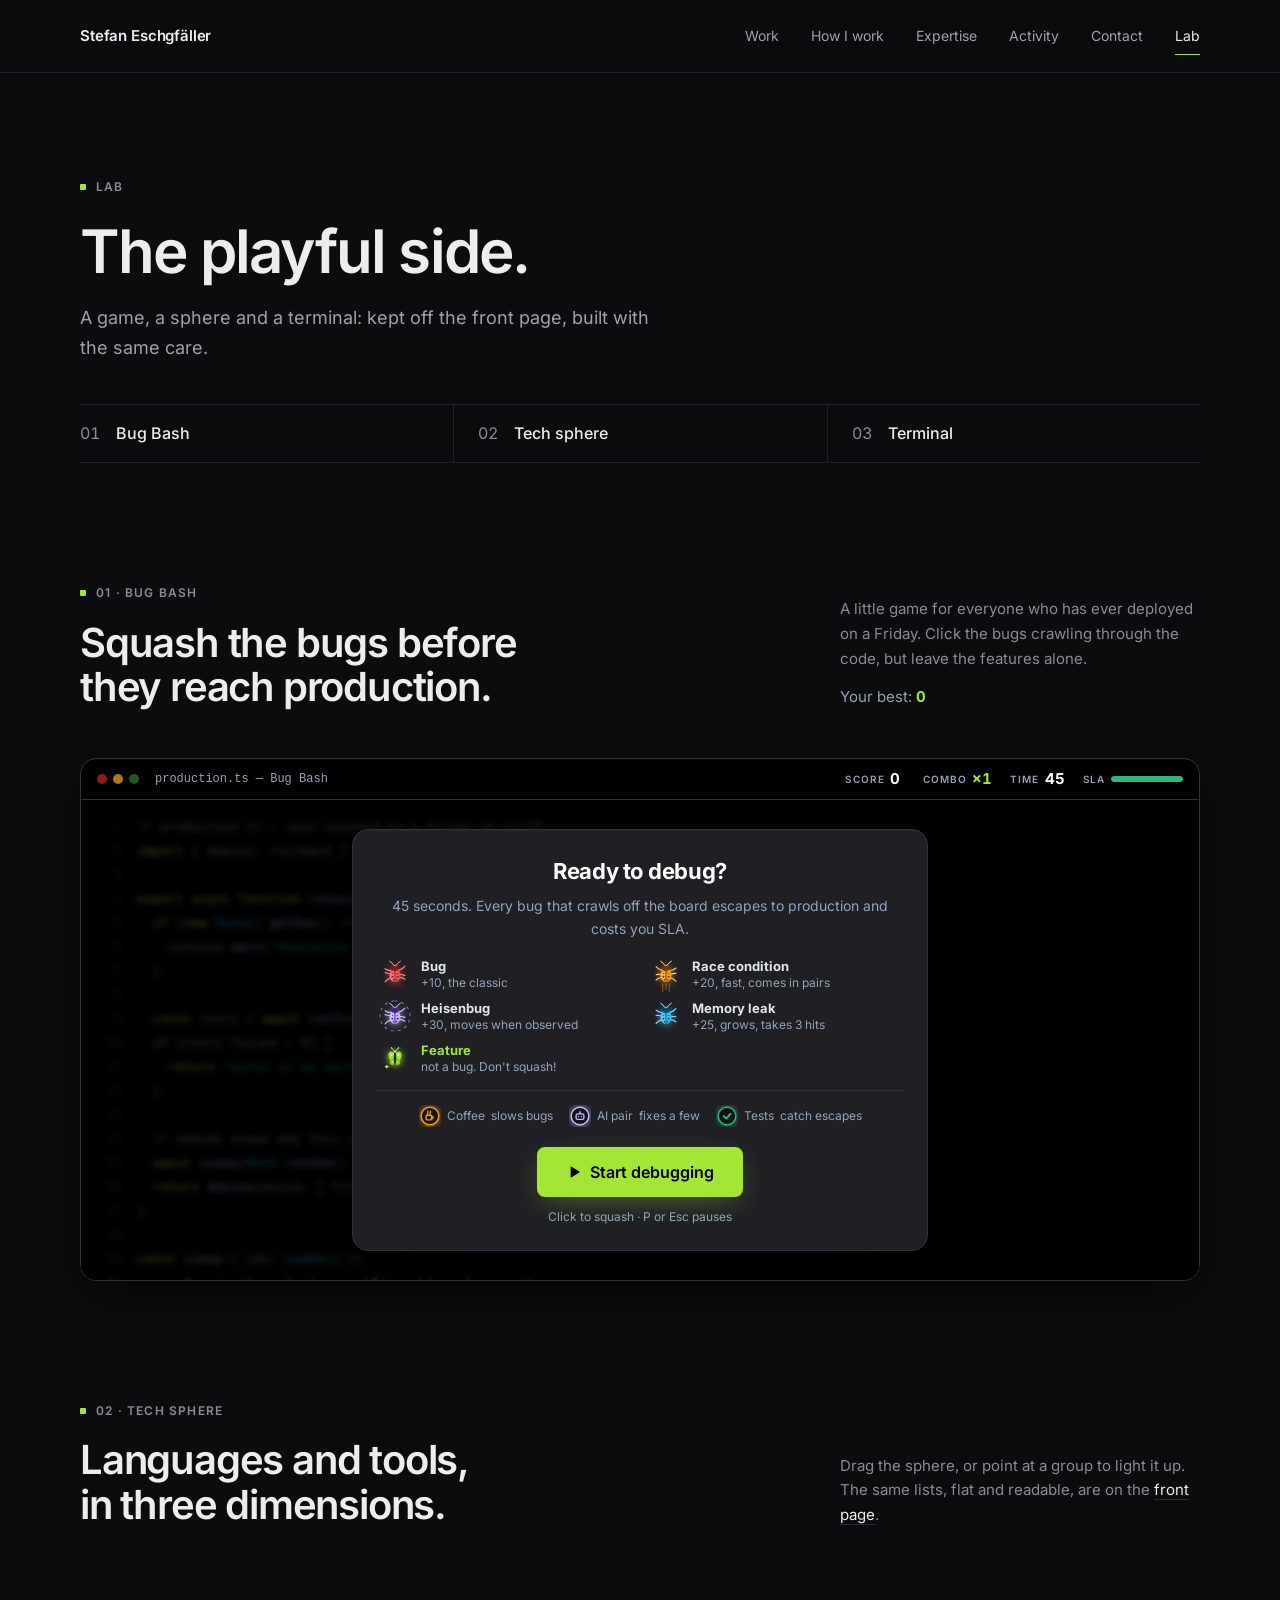
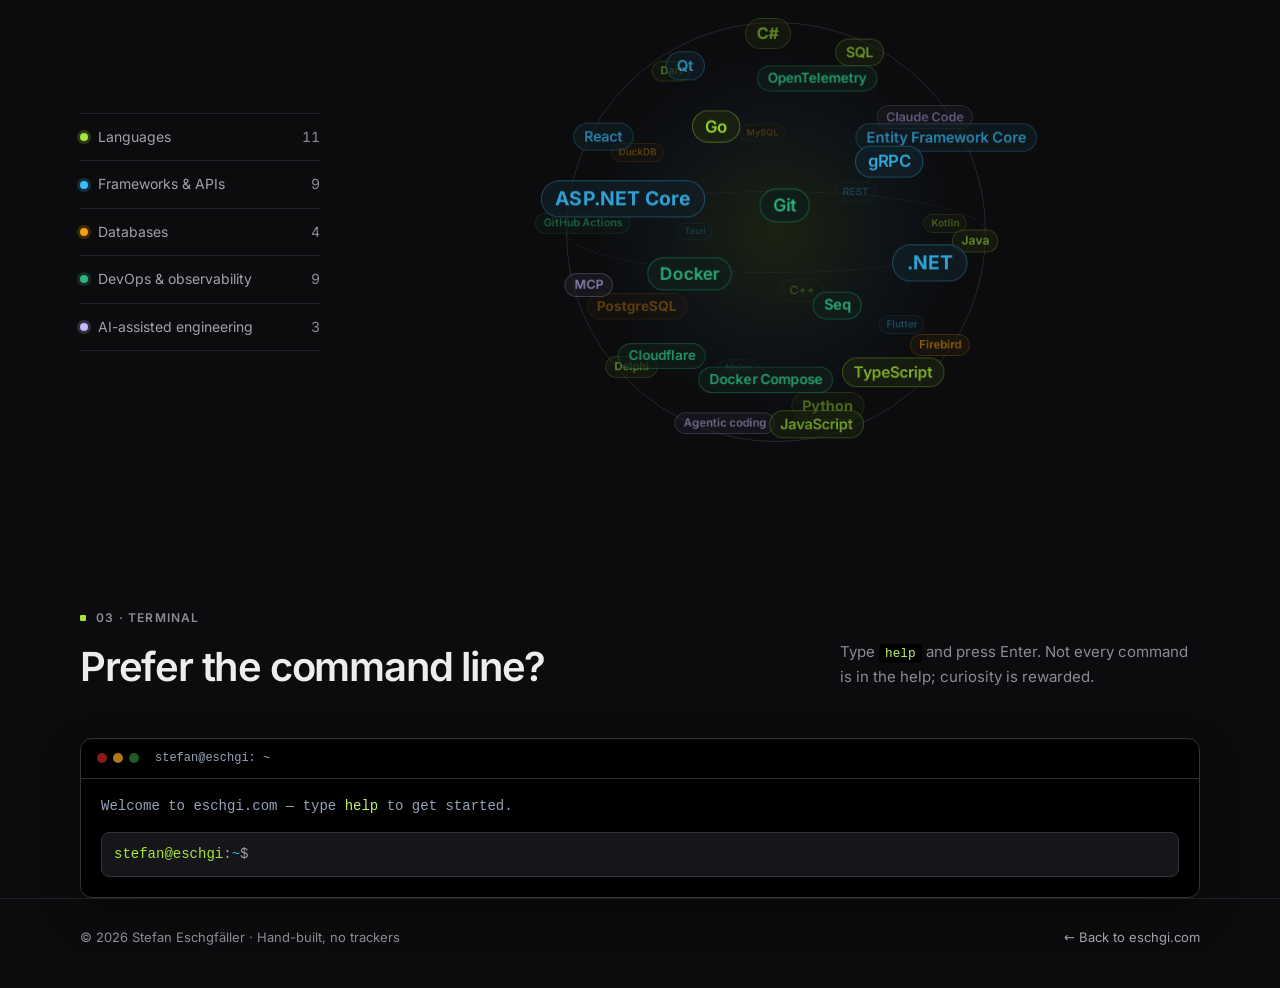
==== docs/lab.html @ 48614ff4 "Redesign the homepage in the Quiet Graphite direction The front page becomes calmer and leads with t" ====
<!DOCTYPE html>
<html lang="en">
<head>
  <meta charset="UTF-8" />
  <meta name="viewport" content="width=device-width, initial-scale=1" />
  <title>Lab — Stefan Eschgfäller</title>
  <meta name="description" content="The playful side of eschgi.com: Bug Bash, a game about squashing bugs before they reach production; the languages and tools as a 3D sphere; and a terminal with a few easter eggs." />
  <meta name="theme-color" content="#0c0c0e" />
  <meta name="color-scheme" content="dark" />
  <link rel="canonical" href="https://eschgi.com/lab.html" />
  <link rel="icon" type="image/svg+xml" href="favicon.svg" />
  <link rel="preload" href="assets/fonts/inter-latin-variable.woff2" as="font" type="font/woff2" crossorigin />
  <link rel="stylesheet" href="styles.css" />
  <script>document.documentElement.classList.add("js");</script>
  <script src="js/site.js" defer></script>
  <script src="js/bugbash.js" defer></script>
  <script src="js/terminal.js" defer></script>
</head>
<body data-page="lab">
  <svg xmlns="http://www.w3.org/2000/svg" aria-hidden="true" style="display: none">
    <symbol id="i-menu" viewBox="0 0 24 24" fill="none" stroke="currentColor" stroke-width="2" stroke-linecap="round"><path d="M4 7h16M4 12h16M4 17h16" /></symbol>
    <symbol id="i-play" viewBox="0 0 24 24" fill="currentColor"><path d="M7 4.8v14.4a1 1 0 0 0 1.5.86l11.4-7.2a1 1 0 0 0 0-1.72L8.5 3.94A1 1 0 0 0 7 4.8Z" /></symbol>
    <symbol id="i-replay" viewBox="0 0 24 24" fill="none" stroke="currentColor" stroke-width="2" stroke-linecap="round" stroke-linejoin="round"><path d="M3.5 12a8.5 8.5 0 1 0 2.5-6" /><path d="M3.5 3.5V8H8" /></symbol>
  </svg>

  <a href="#main" class="skip-link">Skip to content</a>

  <header class="site-header">
    <div class="wrap site-header__bar">
      <a class="site-name" href="./">Stefan Eschgfäller</a>
      <nav class="site-nav" aria-label="Main">
        <a href="./#work">Work</a>
        <a href="./#how">How I work</a>
        <a href="./#expertise">Expertise</a>
        <a href="./#activity">Activity</a>
        <a href="./#contact">Contact</a>
        <a href="lab.html" aria-current="page">Lab</a>
      </nav>
      <button class="menu-button" type="button" data-nav-toggle aria-expanded="false" aria-controls="mobile-menu">
        <svg aria-hidden="true"><use href="#i-menu" /></svg>
        <span class="sr-only">Menu</span>
      </button>
    </div>
    <nav id="mobile-menu" class="mobile-menu" aria-label="Main" data-nav-menu hidden>
      <div class="wrap">
        <a href="./#work">Work</a>
        <a href="./#how">How I work</a>
        <a href="./#expertise">Expertise</a>
        <a href="./#activity">Activity</a>
        <a href="./#contact">Contact</a>
        <a href="lab.html" aria-current="page">Lab</a>
      </div>
    </nav>
  </header>

  <main id="main">
    <section class="wrap lab-intro" aria-labelledby="lab-title">
      <p class="label">Lab</p>
      <h1 id="lab-title">The playful side.</h1>
      <p class="lab-intro__lead">A game, a sphere and a terminal: kept off the front page, built with the same care.</p>
      <nav class="lab-toc" aria-label="On this page">
        <a href="#bugbash"><span>01</span>Bug Bash</a>
        <a href="#sphere"><span>02</span>Tech sphere</a>
        <a href="#terminal"><span>03</span>Terminal</a>
      </nav>
    </section>

    <!-- ===================================================================== BUG BASH -->
    <section class="wrap section" id="bugbash" aria-labelledby="bugbash-title">
      <div class="section-top reveal">
        <div>
          <p class="label">01 · Bug Bash</p>
          <h2 id="bugbash-title">Squash the bugs before they reach production.</h2>
        </div>
        <div class="section-note">
          <p>A little game for everyone who has ever deployed on a Friday. Click the bugs crawling through the code, but leave the features alone.</p>
          <p class="bugbash__best needs-js">Your best: <strong data-bb-best>0</strong></p>
        </div>
      </div>

      <div class="game reveal needs-js" data-bugbash>
        <div class="window-bar game__bar">
          <span class="window-dots" aria-hidden="true"><span></span><span></span><span></span></span>
          <span class="window-title">production.ts — Bug Bash</span>
          <div class="game__hud" aria-live="off">
            <span class="hud-item"><span class="hud-item__label">Score</span><strong data-bb-score>0</strong></span>
            <span class="hud-item hud-item--combo" data-bb-combo-wrap><span class="hud-item__label">Combo</span><strong data-bb-combo>×1</strong></span>
            <span class="hud-item"><span class="hud-item__label">Time</span><strong data-bb-time>45</strong></span>
            <span class="hud-item hud-item--sla"><span class="hud-item__label">SLA</span><span class="sla"><span class="sla__fill" data-bb-sla></span></span></span>
            <span class="hud-item hud-item--tests" data-bb-shield hidden><span class="hud-item__label">Tests</span><strong data-bb-shield-count>2</strong></span>
          </div>
        </div>

        <div class="game__board" data-bb-board>
          <pre class="game__code" aria-hidden="true" data-bb-code><span class="bb-line"><span class="tok-dim">// production.ts — last touched on a Friday at 17:59</span></span>
<span class="bb-line"><span class="tok-kw">import</span> { deploy, rollback } <span class="tok-kw">from</span> <span class="tok-str">"./yolo"</span>;</span>
<span class="bb-line"></span>
<span class="bb-line"><span class="tok-kw">export async function</span> <span class="tok-fn">release</span>(build: <span class="tok-type">Build</span>) {</span>
<span class="bb-line">  <span class="tok-kw">if</span> (<span class="tok-kw">new</span> <span class="tok-type">Date</span>().<span class="tok-fn">getDay</span>() === <span class="tok-lit">5</span>) {</span>
<span class="bb-line">    console.<span class="tok-fn">warn</span>(<span class="tok-str">"Deploying on a Friday. Bold."</span>);</span>
<span class="bb-line">  }</span>
<span class="bb-line"></span>
<span class="bb-line">  <span class="tok-kw">const</span> tests = <span class="tok-kw">await</span> <span class="tok-fn">runTests</span>(build); <span class="tok-dim">// TODO: write tests</span></span>
<span class="bb-line">  <span class="tok-kw">if</span> (tests.failed &gt; <span class="tok-lit">0</span>) {</span>
<span class="bb-line">    <span class="tok-kw">return</span> <span class="tok-str">"works on my machine"</span>;</span>
<span class="bb-line">  }</span>
<span class="bb-line"></span>
<span class="bb-line">  <span class="tok-dim">// nobody knows why this works. do not touch.</span></span>
<span class="bb-line">  <span class="tok-kw">await</span> <span class="tok-fn">sleep</span>(<span class="tok-type">Math</span>.<span class="tok-fn">random</span>() * <span class="tok-lit">1000</span>);</span>
<span class="bb-line">  <span class="tok-kw">return</span> <span class="tok-fn">deploy</span>(build, { force: <span class="tok-lit">true</span>, friday: <span class="tok-lit">true</span> });</span>
<span class="bb-line">}</span>
<span class="bb-line"></span>
<span class="bb-line"><span class="tok-kw">const</span> <span class="tok-fn">sleep</span> = (ms: <span class="tok-type">number</span>) =&gt;</span>
<span class="bb-line">  <span class="tok-kw">new</span> <span class="tok-type">Promise</span>((resolve) =&gt; <span class="tok-fn">setTimeout</span>(resolve, ms));</span></pre>
          <canvas class="game__canvas" data-bb-canvas tabindex="-1" aria-label="Bug Bash game board"></canvas>

          <div class="game__panel" data-bb-panel>
            <div class="game__panel-inner" data-bb-panel-content>
              <h3 class="game__panel-title">Ready to debug?</h3>
              <p class="game__panel-text">45 seconds. Every bug that crawls off the board escapes to production and costs you SLA.</p>
              <ul class="bb-legend" data-bb-legend>
                <li data-kind="bug"><canvas width="44" height="44"></canvas><span><strong>Bug</strong>+10, the classic</span></li>
                <li data-kind="race"><canvas width="44" height="44"></canvas><span><strong>Race condition</strong>+20, fast, comes in pairs</span></li>
                <li data-kind="heisen"><canvas width="44" height="44"></canvas><span><strong>Heisenbug</strong>+30, moves when observed</span></li>
                <li data-kind="leak"><canvas width="44" height="44"></canvas><span><strong>Memory leak</strong>+25, grows, takes 3 hits</span></li>
                <li data-kind="feature"><canvas width="44" height="44"></canvas><span><strong>Feature</strong>not a bug. Don't squash!</span></li>
              </ul>
              <ul class="bb-powerups">
                <li><canvas width="30" height="30" data-power="coffee"></canvas>Coffee<span class="bb-powerups__more"> slows bugs</span></li>
                <li><canvas width="30" height="30" data-power="ai"></canvas>AI pair<span class="bb-powerups__more"> fixes a few</span></li>
                <li><canvas width="30" height="30" data-power="tests"></canvas>Tests<span class="bb-powerups__more"> catch escapes</span></li>
              </ul>
              <button class="btn btn--primary btn--lg" type="button" data-bb-start>
                <svg aria-hidden="true"><use href="#i-play" /></svg>
                Start debugging
              </button>
              <p class="game__hint"><span class="hide-touch">Click to squash · P or Esc pauses</span><span class="show-touch">Tap to squash</span></p>
            </div>
          </div>
        </div>
      </div>

      <noscript><p class="activity__fallback">Bug Bash needs JavaScript — the bugs are made of it.</p></noscript>
    </section>

    <!-- ===================================================================== SPHERE (reads the front page's expertise lists) -->
    <section class="wrap section" id="sphere" aria-labelledby="sphere-title">
      <div class="section-top reveal">
        <div>
          <p class="label">02 · Tech sphere</p>
          <h2 id="sphere-title">Languages and tools, in three dimensions.</h2>
        </div>
        <p class="section-note"><span class="hide-touch">Drag the sphere, or point at a group to light it up.</span><span class="show-touch">Drag the sphere to spin it.</span> The same lists, flat and readable, are on the <a href="./#expertise">front page</a>.</p>
      </div>
      <div class="sphere-lab reveal needs-js">
        <ul class="sphere-legend" data-sphere-legend aria-label="Groups"></ul>
        <div class="sphere-wrap" aria-hidden="true">
          <div class="sphere" data-sphere></div>
          <div class="sphere__glow"></div>
        </div>
      </div>
    </section>

    <!-- ===================================================================== TERMINAL -->
    <section class="wrap section" id="terminal" aria-labelledby="terminal-title">
      <div class="section-top reveal">
        <div>
          <p class="label">03 · Terminal</p>
          <h2 id="terminal-title">Prefer the command line?</h2>
        </div>
        <p class="section-note">Type <code class="inline-code">help</code> and press Enter. Not every command is in the help; curiosity is rewarded.</p>
      </div>

      <div class="code-well cli reveal needs-js" id="cli">
        <div class="window-bar">
          <span class="window-dots" aria-hidden="true"><span></span><span></span><span></span></span>
          <span class="window-title">stefan@eschgi: ~</span>
        </div>
        <div class="cli__body">
          <div class="cli__log" id="cli-log" role="log" aria-live="polite" aria-label="Command output">
            <div class="cli__line dim">Welcome to eschgi.com — type <span class="cli__key">help</span> to get started.</div>
          </div>
          <form class="cli__form" id="cli-form" autocomplete="off">
            <label class="cli__ps1" for="cli-input"><span class="text-accent">stefan@eschgi</span>:<span class="text-info">~</span>$</label>
            <input id="cli-input" class="cli__input" type="text" name="cmd"
                   aria-label="Type a command and press Enter"
                   autocomplete="off" autocapitalize="off" autocorrect="off" spellcheck="false" />
          </form>
        </div>
      </div>
    </section>
  </main>

  <footer class="site-footer">
    <div class="wrap site-footer__bar">
      <span>© <span data-year>2026</span> Stefan Eschgfäller · Hand-built, no trackers</span>
      <span><a href="./">← Back to eschgi.com</a></span>
    </div>
  </footer>
</body>
</html>
---- docs/styles.css ----
/* ==========================================================================
   eschgi.com — Stefan Eschgfäller
   Dependency-free and build-free: GitHub Pages serves this folder as it is.

   "Quiet Graphite": the Graphite palette of the trading software's web app
   (a near-black page, rules on #212126, the lime accent #a3e635), used with
   restraint. One accent, sparingly; no glow, no motion of its own; the work
   comes first. The playful parts live on the Lab page, whose component
   styles follow the page styles below.
   ========================================================================== */

/* Self-hosted, so the page makes no third-party request. Latin subset,
   variable weight. SIL OFL 1.1, see assets/fonts/inter-LICENSE.txt. */
@font-face {
  font-family: "Inter Variable";
  font-style: normal;
  font-weight: 100 900;
  font-display: swap;
  src: url("assets/fonts/inter-latin-variable.woff2") format("woff2-variations");
  unicode-range: U+0000-00FF, U+0131, U+0152-0153, U+02BB-02BC, U+02C6, U+02DA,
    U+02DC, U+0304, U+0308, U+0329, U+2000-206F, U+20AC, U+2122, U+2191, U+2193,
    U+2212, U+2215, U+FEFF, U+FFFD;
}

:root {
  /* The page. */
  --bg: #0c0c0e;
  --surface: #131316;
  --line: #212126;
  --line-2: #2c2c32;
  --text: #ededf0;
  --body: #a1a1aa;
  --muted: #8b8b94;
  --accent: #a3e635;

  /* Graphite's tokens, for the Lab's components. */
  --ink-950: #000000;
  --ink-900: #16161a;
  --ink-850: #0c0c0e;
  --ink-800: #1f1f24;
  --ink-700: #26262b;
  --ink-600: #323238;
  --ink-500: #4a4a54;
  --accent-300: #bef264;
  --accent-500: #84cc16;
  --on-accent: #000000;
  --positive: #2cb67d;
  --negative: #f05252;
  --warning: #f59e0b;
  --info: #38bdf8;
  --violet: #c4b5fd;
  --node-green: #2e7d32;
  --node-blue: #1565c0;
  --node-amber: #f9a825;
  --node-red: #c62828;
  --white: #ffffff;
  --slate-200: #e2e8f0;
  --slate-300: #cbd5e1;
  --slate-400: #94a3b8;

  --font-sans: "Inter Variable", ui-sans-serif, system-ui, -apple-system,
    "Segoe UI Variable", "Segoe UI", Roboto, Helvetica, Arial, sans-serif;
  --font-mono: ui-monospace, SFMono-Regular, "SF Mono", Menlo, Monaco,
    "Cascadia Code", Consolas, "Liberation Mono", "Courier New", monospace;

  --radius-tile: 8px;
  --radius-card: 12px;
  --radius-hero: 16px;
  --shadow-lift: inset 0 1px 0 rgb(255 255 255 / 0.03), 0 16px 48px -12px rgb(0 0 0 / 0.7);
  --shadow-accent: 0 8px 30px -8px rgb(163 230 53 / 0.45);
  --ease-soft: cubic-bezier(0.16, 1, 0.3, 1);
  --hover-lift: color-mix(in srgb, var(--ink-800) 88%, white 12%);

  color-scheme: dark;
}

/* ---------------------------------------------------------------- base */
*,
*::before,
*::after {
  box-sizing: border-box;
}

html {
  -webkit-text-size-adjust: 100%;
  scroll-padding-top: 5rem;
  background: var(--bg);
}

@media (prefers-reduced-motion: no-preference) {
  html {
    scroll-behavior: smooth;
  }
}

body {
  position: relative;
  isolation: isolate;
  margin: 0;
  min-height: 100vh;
  overflow-x: hidden;
  background: var(--bg);
  color: var(--body);
  font-family: var(--font-sans);
  font-size: 1rem;
  line-height: 1.6;
  -webkit-font-smoothing: antialiased;
  -moz-osx-font-smoothing: grayscale;
}

h1,
h2,
h3,
p,
ul,
ol,
dl,
dd,
figure {
  margin: 0;
}

ul,
ol {
  padding: 0;
  list-style: none;
}

img,
svg,
canvas {
  display: block;
}

a {
  color: inherit;
  text-decoration: none;
}

button {
  font: inherit;
  color: inherit;
}

code,
pre {
  font-family: var(--font-mono);
  font-variant-ligatures: none;
}

[hidden] {
  display: none !important;
}

::selection {
  background: var(--accent);
  color: var(--on-accent);
}

:focus-visible {
  outline: 2px solid color-mix(in srgb, var(--accent) 80%, transparent);
  outline-offset: 3px;
  border-radius: 2px;
}

.sr-only {
  position: absolute;
  width: 1px;
  height: 1px;
  overflow: hidden;
  clip: rect(0 0 0 0);
  white-space: nowrap;
}

.skip-link {
  position: absolute;
  left: 1rem;
  top: -4rem;
  z-index: 100;
  padding: 0.5rem 1rem;
  border-radius: var(--radius-tile);
  background: var(--accent);
  color: var(--on-accent);
  font-weight: 600;
}

.skip-link:focus {
  top: 1rem;
}

.wrap {
  width: min(70rem, 100% - 2.5rem);
  margin-inline: auto;
}

/* The small uppercase label above a heading, with the accent's one square. */
.label {
  display: flex;
  align-items: center;
  gap: 0.625rem;
  color: var(--muted);
  font-size: 0.75rem;
  font-weight: 600;
  letter-spacing: 0.1em;
  text-transform: uppercase;
}

.label::before {
  content: "";
  flex: none;
  width: 6px;
  height: 6px;
  border-radius: 1px;
  background: var(--accent);
}

h1,
h2,
h3 {
  color: var(--text);
  font-weight: 600;
  letter-spacing: -0.03em;
  text-wrap: balance;
}

/* Links in running text and the arrowed link rows. */
.section-note a,
.activity__fallback a,
.lab-intro__lead a {
  color: var(--text);
  border-bottom: 1px solid var(--line-2);
  transition: border-color 120ms linear;
}

.section-note a:hover,
.activity__fallback a:hover {
  border-bottom-color: var(--accent);
}

.text-links {
  display: flex;
  flex-wrap: wrap;
  gap: 0.75rem 1.75rem;
  font-size: 0.9375rem;
  font-weight: 500;
}

.text-links a {
  padding-bottom: 0.25rem;
  border-bottom: 1px solid var(--line-2);
  color: var(--text);
  transition: border-color 120ms linear;
}

.text-links a:first-child,
.text-links a:hover {
  border-bottom-color: var(--accent);
}

.text-links--small {
  margin-top: 1.375rem;
  font-size: 0.875rem;
}

.text-links--small a:first-child {
  border-bottom-color: var(--line-2);
}

.text-links--small a:hover {
  border-bottom-color: var(--accent);
}

/* -------------------------------------------------------------- header */
.site-header {
  position: sticky;
  top: 0;
  z-index: 50;
  border-bottom: 1px solid var(--line);
  background: rgb(12 12 14 / 0.88);
  -webkit-backdrop-filter: blur(10px);
  backdrop-filter: blur(10px);
}

.site-header__bar {
  display: flex;
  align-items: center;
  justify-content: space-between;
  gap: 1.5rem;
  height: 4.5rem;
}

.site-name {
  color: var(--text);
  font-size: 0.9375rem;
  font-weight: 600;
  letter-spacing: -0.01em;
  white-space: nowrap;
}

.site-nav {
  display: none;
  gap: 2rem;
  font-size: 0.875rem;
}

.site-nav a {
  position: relative;
  color: var(--body);
  transition: color 120ms linear;
}

.site-nav a:hover,
.site-nav a[aria-current] {
  color: var(--text);
}

.site-nav a[aria-current]::after {
  content: "";
  position: absolute;
  left: 0;
  right: 0;
  bottom: -0.5rem;
  height: 1px;
  background: var(--accent);
}

.menu-button {
  display: inline-grid;
  place-items: center;
  width: 2.5rem;
  height: 2.5rem;
  padding: 0;
  border: 1px solid var(--line-2);
  border-radius: var(--radius-tile);
  background: transparent;
  color: var(--text);
  cursor: pointer;
}

.menu-button svg {
  width: 1.125rem;
  height: 1.125rem;
}

.mobile-menu {
  border-top: 1px solid var(--line);
  background: var(--bg);
}

.mobile-menu .wrap {
  display: flex;
  flex-direction: column;
  padding-block: 0.75rem 1.25rem;
}

.mobile-menu a {
  padding: 0.625rem 0;
  border-bottom: 1px solid var(--line);
  color: var(--text);
  font-size: 0.9375rem;
}

@media (min-width: 860px) {
  .site-nav {
    display: flex;
  }

  .menu-button,
  .mobile-menu {
    display: none !important;
  }
}

/* ---------------------------------------------------------------- hero */
.hero {
  display: grid;
  grid-template-columns: minmax(0, 1fr);
  gap: 2.5rem;
  padding-block: 3.5rem 3.5rem;
}

.hero h1 {
  margin-top: 1.5rem;
  font-size: clamp(2.25rem, 1.2rem + 4.6vw, 4.25rem);
  line-height: 1.02;
  letter-spacing: -0.035em;
}

.hero__lead {
  max-width: 38rem;
  margin-top: 1.75rem;
  font-size: 1.125rem;
  line-height: 1.7;
}

.hero .text-links {
  margin-top: 2.25rem;
}

.portrait {
  order: -1;
  width: 7.5rem;
}

.portrait img {
  width: 100%;
  height: auto;
  aspect-ratio: 5 / 6;
  object-fit: cover;
  object-position: 50% 30%;
  border-radius: 6px;
  filter: saturate(0.75) contrast(1.02);
}

.portrait figcaption {
  display: none;
}

@media (min-width: 960px) {
  .hero {
    grid-template-columns: minmax(0, 1.55fr) minmax(0, 1fr);
    align-items: end;
    gap: 5rem;
    padding-block: 7.5rem 6rem;
  }

  .portrait {
    order: 0;
    justify-self: end;
    width: 18.75rem;
  }

  .portrait figcaption {
    display: flex;
    justify-content: space-between;
    margin-top: 0.875rem;
    color: var(--muted);
    font-size: 0.8125rem;
  }
}

/* --------------------------------------------------------------- facts */
.facts {
  display: grid;
  grid-template-columns: repeat(2, minmax(0, 1fr));
  border-top: 1px solid var(--line);
  border-bottom: 1px solid var(--line);
}

.facts > div {
  display: flex;
  flex-direction: column;
  padding: 1.5rem 1rem 1.5rem 0;
}

.facts > div:nth-child(n + 3) {
  border-top: 1px solid var(--line);
}

.facts > div:nth-child(even) {
  padding-left: 1.25rem;
  border-left: 1px solid var(--line);
}

.facts dd {
  order: -1;
  color: var(--text);
  font-size: 1.375rem;
  font-weight: 600;
  letter-spacing: -0.03em;
  font-variant-numeric: tabular-nums;
}

.facts dt {
  margin-top: 0.375rem;
  color: var(--muted);
  font-size: 0.8125rem;
}

@media (min-width: 960px) {
  .facts {
    grid-template-columns: 0.9fr 1.3fr 0.95fr 0.95fr;
  }

  .facts > div {
    padding: 2rem 1.75rem;
  }

  .facts > div:first-child {
    padding-left: 0;
  }

  .facts > div:nth-child(n + 3) {
    border-top: 0;
  }

  .facts > div + div {
    border-left: 1px solid var(--line);
  }

  .facts dd {
    font-size: 1.75rem;
  }
}

/* ------------------------------------------------------------- sections */
.section {
  padding-top: 5.5rem;
}

@media (min-width: 960px) {
  .section {
    padding-top: 7.5rem;
  }
}

.section-top {
  display: grid;
  grid-template-columns: minmax(0, 1fr);
  gap: 1.25rem;
}

.section-top h2 {
  margin-top: 1.125rem;
  font-size: clamp(1.875rem, 1.4rem + 1.6vw, 2.5rem);
  line-height: 1.12;
}

.section-note {
  max-width: 34rem;
  color: var(--muted);
  font-size: 0.9375rem;
  line-height: 1.65;
}

@media (min-width: 960px) {
  .section-top {
    grid-template-columns: minmax(0, 1fr) minmax(0, 22.5rem);
    align-items: end;
    gap: 4rem;
  }
}

/* ----------------------------------------------------------- the work */
.case {
  display: grid;
  grid-template-columns: minmax(0, 1fr);
  gap: 2.5rem;
  margin-top: 3.5rem;
  padding-top: 3.5rem;
  border-top: 1px solid var(--line);
}

@media (min-width: 960px) {
  .case {
    grid-template-columns: minmax(0, 1fr) minmax(0, 1.25fr);
    align-items: center;
    gap: 4rem;
    margin-top: 4rem;
    padding-top: 4rem;
  }

  .case--flip {
    grid-template-columns: minmax(0, 1.25fr) minmax(0, 1fr);
  }

  .case--flip .case__visual {
    order: -1;
  }
}

.case__tag {
  color: var(--muted);
  font-size: 0.8125rem;
}

.case__tag b {
  color: var(--text);
  font-weight: 500;
}

.case h3 {
  margin-top: 0.875rem;
  font-size: 1.875rem;
  line-height: 1.15;
}

.case__text > p:not(.case__tag):not(.case__stack) {
  margin-top: 1rem;
  line-height: 1.7;
}

.case__facts {
  display: grid;
  grid-template-columns: repeat(3, minmax(0, 1fr));
  gap: 1rem;
  margin-top: 1.75rem;
  padding-top: 1.5rem;
  border-top: 1px solid var(--line);
}

.case__facts > div {
  display: flex;
  flex-direction: column;
}

.case__facts dd {
  order: -1;
  color: var(--text);
  font-size: 1.375rem;
  font-weight: 600;
  letter-spacing: -0.02em;
}

.case__facts dt {
  color: var(--muted);
  font-size: 0.8125rem;
}

.case__stack {
  margin-top: 1.5rem;
  color: var(--muted);
  font-size: 0.8125rem;
  line-height: 1.7;
}

.case__stack b {
  margin-right: 0.25rem;
  color: var(--body);
  font-weight: 500;
}

.case__visual {
  position: relative;
  border: 1px solid var(--line);
  border-radius: 10px;
  background: var(--surface);
}

/* The illustrative backtest: demo data, never a screenshot. */
.chart {
  padding: 1.5rem;
}

.chart__head,
.chart__foot {
  display: flex;
  flex-wrap: wrap;
  justify-content: space-between;
  gap: 0.5rem 1rem;
  color: var(--muted);
  font-size: 0.75rem;
}

.chart__legend {
  display: inline-flex;
  flex-wrap: wrap;
  gap: 0.5rem 1.125rem;
}

.chart__legend > span {
  display: inline-flex;
  align-items: center;
  gap: 0.4375rem;
}

.chart__key {
  width: 1rem;
  border-top: 2px solid;
}

.chart__key--strategy {
  border-color: var(--accent);
}

.chart__key--hold {
  border-color: #8b8b94;
  border-top-style: dashed;
}

.chart__key--random {
  border-color: #5b5b63;
  border-top-style: dotted;
}

.chart__plot {
  width: 100%;
  height: 15rem;
  margin: 1.125rem 0 0.75rem;
}

/* Share's own screenshots, the phone overlapping the computer. */
.shots {
  padding: 1.375rem 1.375rem 2.125rem;
}

.shots__computer {
  width: 86%;
  height: auto;
  border: 1px solid var(--line-2);
  border-radius: 6px;
}

.shots__phone {
  position: absolute;
  right: 1.375rem;
  bottom: 1.375rem;
  width: 23%;
  padding: 4px;
  border-radius: 20px;
  background: #1b1b1f;
  box-shadow: 0 0 0 1px #34343b, 0 20px 40px -12px #000;
}

.shots__phone img {
  width: 100%;
  height: auto;
  border-radius: 16px;
}

/* ---------------------------------------------------------- how I work */
.principles {
  display: grid;
  grid-template-columns: minmax(0, 1fr);
  gap: 2rem;
  margin-top: 3rem;
}

@media (min-width: 640px) {
  .principles {
    grid-template-columns: repeat(2, minmax(0, 1fr));
  }
}

@media (min-width: 960px) {
  .principles {
    grid-template-columns: repeat(4, minmax(0, 1fr));
    gap: 2.5rem;
    margin-top: 3.5rem;
  }
}

.principles li {
  padding-top: 1.375rem;
  border-top: 1px solid var(--line-2);
}

.principles small {
  color: var(--muted);
  font-size: 0.8125rem;
  font-variant-numeric: tabular-nums;
}

.principles h3 {
  margin-top: 0.625rem;
  font-size: 1.125rem;
  letter-spacing: -0.015em;
}

.principles p {
  margin-top: 0.5rem;
  font-size: 0.875rem;
  line-height: 1.65;
}

/* ----------------------------------------------------------- expertise */
.expertise {
  display: grid;
  grid-template-columns: repeat(2, minmax(0, 1fr));
  gap: 2rem 1.5rem;
  margin-top: 3rem;
}

@media (min-width: 860px) {
  .expertise {
    grid-template-columns: repeat(3, minmax(0, 1fr));
  }
}

@media (min-width: 1080px) {
  .expertise {
    grid-template-columns: repeat(5, minmax(0, 1fr));
    margin-top: 3.5rem;
  }
}

.expertise__group {
  padding-top: 1.125rem;
  border-top: 1px solid var(--line-2);
}

.expertise h3 {
  color: var(--muted);
  font-size: 0.8125rem;
  font-weight: 500;
  letter-spacing: 0;
}

.expertise ul {
  margin-top: 0.75rem;
}

.expertise li {
  padding: 0.1875rem 0;
  color: var(--text);
  font-size: 0.9375rem;
}

/* ------------------------------------------------------------ activity */
.activity {
  margin-top: 3rem;
}

.activity__numbers {
  display: grid;
  grid-template-columns: repeat(2, minmax(0, 1fr));
  gap: 1.75rem 1.5rem;
}

@media (min-width: 860px) {
  .activity__numbers {
    grid-template-columns: repeat(4, minmax(0, 1fr));
  }
}

.activity__numbers > div {
  display: flex;
  flex-direction: column;
}

.activity__numbers dd {
  order: -1;
  color: var(--text);
  font-size: clamp(2.25rem, 1.6rem + 2vw, 3rem);
  font-weight: 600;
  line-height: 1;
  letter-spacing: -0.045em;
  font-variant-numeric: tabular-nums;
}

.activity__numbers dt {
  margin-top: 0.625rem;
  color: var(--muted);
  font-size: 0.8125rem;
}

.weeks {
  margin-top: 2.75rem;
}

.weeks__bars {
  display: flex;
  align-items: flex-end;
  gap: 3px;
  height: 7.5rem;
  border-bottom: 1px solid var(--line-2);
}

.weeks__bars span {
  flex: 1 1 0;
  min-height: 2px;
  border-radius: 2px 2px 0 0;
  background: #3f3f46;
  transition: background-color 120ms linear;
}

.weeks__bars span.is-empty {
  background: var(--line);
}

.weeks__bars span:hover,
.weeks__bars span.is-latest {
  background: var(--accent);
}

.weeks__foot {
  display: flex;
  flex-wrap: wrap;
  justify-content: space-between;
  gap: 0.25rem 1rem;
  margin-top: 0.625rem;
  color: var(--muted);
  font-size: 0.75rem;
  font-variant-numeric: tabular-nums;
}

.activity__languages {
  margin-top: 2rem;
  font-size: 0.875rem;
  line-height: 1.8;
}

.activity__languages b {
  color: var(--text);
  font-weight: 500;
}

.activity__meta,
.activity__fallback {
  margin-top: 0.75rem;
  color: var(--muted);
  font-size: 0.8125rem;
}

.activity__fallback {
  margin-top: 2rem;
}

/* ------------------------------------------------------------- contact */
.contact {
  display: grid;
  gap: 1.75rem;
  margin-top: 6rem;
  padding-block: 3.5rem 4rem;
  border-top: 1px solid var(--line);
}

.contact h2 {
  max-width: 40rem;
  font-size: clamp(1.625rem, 1.3rem + 1.2vw, 2.125rem);
  line-height: 1.2;
}

@media (min-width: 960px) {
  .contact {
    grid-template-columns: minmax(0, 1fr) auto;
    align-items: end;
    margin-top: 7.5rem;
    padding-block: 4.5rem;
  }
}

/* -------------------------------------------------------------- footer */
.site-footer {
  border-top: 1px solid var(--line);
}

.site-footer__bar {
  display: flex;
  flex-wrap: wrap;
  justify-content: space-between;
  gap: 0.5rem 1.5rem;
  padding-block: 1.75rem 2.5rem;
  color: var(--muted);
  font-size: 0.8125rem;
}

.site-footer a {
  color: var(--body);
  transition: color 120ms linear;
}

.site-footer a:hover {
  color: var(--text);
}

/* ------------------------------------------------------------------ lab */
.lab-intro {
  padding-block: 4rem 0;
}

@media (min-width: 960px) {
  .lab-intro {
    padding-top: 6.5rem;
  }
}

.lab-intro h1 {
  margin-top: 1.5rem;
  font-size: clamp(2.5rem, 1.5rem + 3.6vw, 3.75rem);
  line-height: 1.04;
}

.lab-intro__lead {
  max-width: 36rem;
  margin-top: 1.25rem;
  font-size: 1.125rem;
  line-height: 1.7;
}

.lab-toc {
  display: grid;
  grid-template-columns: minmax(0, 1fr);
  margin-top: 2.5rem;
  border-top: 1px solid var(--line);
}

.lab-toc a {
  display: flex;
  gap: 1rem;
  padding: 1rem 0;
  border-bottom: 1px solid var(--line);
  color: var(--text);
  font-weight: 500;
  transition: color 120ms linear;
}

.lab-toc a span {
  color: var(--muted);
  font-weight: 400;
  font-variant-numeric: tabular-nums;
}

.lab-toc a:hover {
  color: var(--accent);
}

@media (min-width: 860px) {
  .lab-toc {
    grid-template-columns: repeat(3, minmax(0, 1fr));
    border-bottom: 1px solid var(--line);
  }

  .lab-toc a {
    border-bottom: 0;
  }

  .lab-toc a + a {
    padding-left: 1.5rem;
    border-left: 1px solid var(--line);
  }
}

.bugbash__best {
  margin-top: 0.875rem;
  color: var(--muted);
}

.bugbash__best strong {
  color: var(--accent);
  font-variant-numeric: tabular-nums;
}

.sphere-lab {
  display: grid;
  grid-template-columns: minmax(0, 1fr);
  gap: 2rem;
  margin-top: 3rem;
}

@media (min-width: 960px) {
  .sphere-lab {
    grid-template-columns: minmax(0, 15rem) minmax(0, 1fr);
    align-items: center;
  }
}

.sphere-legend {
  display: flex;
  flex-wrap: wrap;
  gap: 0.5rem 1.25rem;
}

@media (min-width: 960px) {
  .sphere-legend {
    flex-direction: column;
    gap: 0;
    border-top: 1px solid var(--line);
  }
}

.sphere-legend li {
  --group: var(--accent);
  display: flex;
  align-items: center;
  gap: 0.625rem;
  padding: 0.5rem 0;
  color: var(--body);
  font-size: 0.875rem;
  cursor: default;
  transition: color 120ms linear;
}

@media (min-width: 960px) {
  .sphere-legend li {
    padding: 0.75rem 0;
    border-bottom: 1px solid var(--line);
  }
}

.sphere-legend li:hover,
.sphere-legend li.is-active {
  color: var(--text);
}

.sphere-legend li[data-group="frameworks"] {
  --group: var(--info);
}

.sphere-legend li[data-group="data"] {
  --group: var(--warning);
}

.sphere-legend li[data-group="ops"] {
  --group: var(--positive);
}

.sphere-legend li[data-group="ai"] {
  --group: var(--violet);
}

.sphere-legend b {
  margin-left: auto;
  color: var(--muted);
  font-weight: 400;
  font-variant-numeric: tabular-nums;
}

/* -------------------------------------------------------- scroll reveal
   Gated behind `.js`, which an inline script sets before first paint, so a
   blocked or failed script leaves a fully readable page. Opacity only. */
@media (prefers-reduced-motion: no-preference) {
  .js .reveal {
    opacity: 0;
    transition: opacity 0.5s ease;
  }

  .js .reveal.is-visible {
    opacity: 1;
  }
}

html:not(.js) .needs-js {
  display: none !important;
}

/* ==========================================================================
   Lab components: the game, the sphere, the terminal and the easter eggs.
   ========================================================================== */

/* ---------------------------------------------------------- typography */
.text-accent {
  color: var(--accent);
}

.text-positive {
  color: var(--positive);
}

.text-negative {
  color: var(--negative);
}

.text-warning {
  color: var(--warning);
}

.text-info {
  color: var(--info);
}

.dim {
  color: var(--slate-400);
}

.small {
  font-size: 0.8125rem;
}

.overline {
  font-size: 0.6875rem;
  font-weight: 600;
  letter-spacing: 0.08em;
  text-transform: uppercase;
  color: var(--slate-400);
}

.eyebrow {
  display: inline-flex;
  align-items: center;
  gap: 0.5rem;
  padding: 0.25rem 0.75rem;
  border: 1px solid var(--ink-600);
  border-radius: 999px;
  background: var(--ink-800);
  color: var(--accent);
  font-size: 0.75rem;
  font-weight: 600;
  line-height: 1rem;
  letter-spacing: 0.025em;
  text-transform: uppercase;
}

.eyebrow svg {
  width: 0.875rem;
  height: 0.875rem;
}

.section-head {
  max-width: 48rem;
}

.section-head--center {
  margin-inline: auto;
  max-width: 42rem;
  text-align: center;
}

.section-title {
  margin-top: 1.25rem;
  color: var(--white);
  font-size: 1.875rem;
  font-weight: 700;
  line-height: 1.15;
  letter-spacing: -0.025em;
  text-wrap: balance;
}

@media (min-width: 640px) {
  .section-title {
    font-size: 2.25rem;
  }
}

.section-lead {
  margin-top: 1rem;
  color: var(--slate-400);
  font-size: 1.125rem;
  line-height: 1.75;
}

.inline-code,
.section-lead code,
.ai__note code {
  padding: 0.125rem 0.375rem;
  border-radius: 4px;
  background: var(--ink-950);
  color: var(--accent-300);
  font-size: 0.85em;
}

/* ------------------------------------------------- buttons, pills, chips */
.btn {
  display: inline-flex;
  align-items: center;
  justify-content: center;
  gap: 0.5rem;
  padding: 0.75rem 1.25rem;
  border: 1px solid transparent;
  border-radius: var(--radius-tile);
  font-size: 0.875rem;
  font-weight: 600;
  line-height: 1.25rem;
  cursor: pointer;
  transition: background-color 120ms linear, border-color 120ms linear, transform 120ms linear;
}

.btn svg {
  width: 1rem;
  height: 1rem;
  flex: none;
}

.btn--lg {
  padding: 0.875rem 1.75rem;
  font-size: 1rem;
}

.btn--sm {
  padding: 0.5rem 0.875rem;
  font-size: 0.8125rem;
}

.btn--primary {
  background: var(--accent);
  color: var(--on-accent);
  box-shadow: var(--shadow-accent);
}

.btn--primary:hover {
  background: var(--accent-300);
}

.btn--primary:active {
  background: var(--accent-500);
}

.btn--ghost {
  border-color: var(--ink-600);
  background: var(--ink-800);
  color: var(--slate-200);
}

.btn--ghost:hover {
  background: var(--hover-lift);
}

.icon-btn {
  display: inline-grid;
  place-items: center;
  width: 2.5rem;
  height: 2.5rem;
  padding: 0;
  border: 1px solid var(--ink-600);
  border-radius: var(--radius-tile);
  background: transparent;
  color: var(--slate-200);
  cursor: pointer;
  transition: background-color 120ms linear, color 120ms linear;
}

.icon-btn svg {
  width: 1.125rem;
  height: 1.125rem;
}

.icon-btn:hover {
  background: var(--ink-800);
  color: var(--white);
}

.pill {
  display: inline-flex;
  align-items: center;
  gap: 0.375rem;
  padding: 0.25rem 0.625rem;
  border: 1px solid var(--ink-600);
  border-radius: 999px;
  background: var(--ink-800);
  color: var(--slate-300);
  font-size: 0.75rem;
  font-weight: 600;
  white-space: nowrap;
}

.pill--positive {
  border-color: color-mix(in srgb, var(--positive) 40%, var(--ink-600));
  color: var(--positive);
}

.chips {
  display: flex;
  flex-wrap: wrap;
  gap: 0.5rem;
}

.chips li {
  padding: 0.375rem 0.875rem;
  border: 1px solid var(--ink-600);
  border-radius: 999px;
  background: var(--ink-800);
  color: var(--slate-200);
  font-size: 0.875rem;
  font-weight: 500;
  line-height: 1.25rem;
}

.chips--sm {
  gap: 0.375rem;
  margin-top: 1rem;
}

.chips--sm li {
  padding: 0.125rem 0.625rem;
  background: var(--ink-850);
  color: var(--slate-300);
  font-size: 0.75rem;
}

.icon-tile {
  display: grid;
  flex: none;
  place-items: center;
  width: 2.75rem;
  height: 2.75rem;
  border-radius: var(--radius-tile);
}

.icon-tile svg {
  width: 1.5rem;
  height: 1.5rem;
}

.icon-tile--accent {
  background: rgb(163 230 53 / 0.15);
  color: var(--accent);
}

.icon-tile--info {
  background: rgb(56 189 248 / 0.15);
  color: var(--info);
}

.icon-tile--warning {
  background: rgb(245 158 11 / 0.15);
  color: var(--warning);
}

.icon-tile--positive {
  background: rgb(44 182 125 / 0.15);
  color: var(--positive);
}

.check-list {
  display: flex;
  flex-wrap: wrap;
  gap: 0.75rem 1.5rem;
  color: var(--slate-400);
  font-size: 0.875rem;
}

.check-list li {
  display: flex;
  align-items: center;
  gap: 0.5rem;
}

.check-list svg {
  width: 1rem;
  height: 1rem;
  color: var(--positive);
}

/* ------------------------------------------------------ cards and wells */
.card {
  padding: 1.75rem;
  border: 1px solid var(--ink-600);
  border-radius: var(--radius-card);
  background: var(--ink-800);
}

.card--hover {
  transition: background-color 120ms ease, border-color 120ms ease;
}

.card--hover:hover {
  background: var(--hover-lift);
  border-color: color-mix(in srgb, var(--accent) 40%, var(--ink-600));
}

.card__title {
  margin-top: 1rem;
  color: var(--white);
  font-size: 1.125rem;
  font-weight: 600;
}

.card__text {
  margin-top: 0.5rem;
  color: var(--slate-400);
  font-size: 0.875rem;
  line-height: 1.65;
}

.card__head {
  display: flex;
  flex-wrap: wrap;
  align-items: baseline;
  justify-content: space-between;
  gap: 0.5rem 1rem;
  margin-bottom: 1.25rem;
}

.card__head .card__title {
  margin-top: 0;
  font-size: 1rem;
}

/* State is a 3px inset stripe in this design — never a coloured border. */
.stripe-positive {
  box-shadow: inset 3px 0 0 0 var(--positive);
}

.stripe-warning {
  box-shadow: inset 3px 0 0 0 var(--warning);
}

.code-well {
  overflow: hidden;
  border: 1px solid var(--ink-600);
  border-radius: var(--radius-card);
  background: var(--ink-950);
}

.window-bar {
  display: flex;
  align-items: center;
  gap: 0.5rem;
  min-height: 2.5rem;
  padding: 0.5rem 1rem;
  border-bottom: 1px solid var(--ink-600);
  color: var(--slate-400);
  font-size: 0.75rem;
}

.window-dots {
  display: inline-flex;
  flex: none;
  gap: 0.375rem;
}

.window-dots span {
  width: 0.625rem;
  height: 0.625rem;
  border-radius: 50%;
}

.window-dots span:nth-child(1) {
  background: color-mix(in srgb, var(--node-red) 70%, transparent);
}

.window-dots span:nth-child(2) {
  background: color-mix(in srgb, var(--node-amber) 70%, transparent);
}

.window-dots span:nth-child(3) {
  background: color-mix(in srgb, var(--node-green) 70%, transparent);
}

.window-title {
  margin-left: 0.5rem;
  overflow: hidden;
  font-family: var(--font-mono);
  text-overflow: ellipsis;
  white-space: nowrap;
}

.window-tag {
  margin-left: auto;
  padding: 0.0625rem 0.5rem;
  border: 1px solid var(--ink-600);
  border-radius: 999px;
  color: var(--accent-300);
  font-size: 0.6875rem;
  font-weight: 600;
}

.window-action {
  display: inline-flex;
  align-items: center;
  gap: 0.375rem;
  margin-left: auto;
  padding: 0.25rem 0.625rem;
  border: 1px solid var(--ink-600);
  border-radius: 6px;
  background: var(--ink-800);
  color: var(--slate-300);
  font-size: 0.75rem;
  cursor: pointer;
}

.window-action:hover {
  background: var(--hover-lift);
}

.window-action svg {
  width: 0.875rem;
  height: 0.875rem;
}

/* Syntax colours for the code wells. */
.tok-kw {
  color: var(--accent-300);
}

.tok-type {
  color: var(--info);
}

.tok-str {
  color: var(--positive);
}

.tok-fn {
  color: var(--violet);
}

.tok-lit {
  color: var(--warning);
}

.tok-dim {
  color: var(--slate-400);
  font-style: italic;
}

/* --------------------------------------------------------------- stack */
.stack__grid {
  display: grid;
  grid-template-columns: minmax(0, 1fr);
  gap: 2.5rem;
  margin-top: 3.5rem;
}

@media (min-width: 1024px) {
  .stack__grid {
    grid-template-columns: minmax(0, 0.92fr) minmax(0, 1.08fr);
    align-items: center;
    gap: 3rem;
  }
}

.stack__groups {
  display: grid;
  gap: 1.5rem;
}

.stack-group {
  --group: var(--accent);
  padding: 0.75rem;
  margin: -0.75rem;
  border-radius: var(--radius-card);
  transition: background-color 160ms ease;
}

.stack-group[data-stack-group="frameworks"] {
  --group: var(--info);
}

.stack-group[data-stack-group="data"] {
  --group: var(--warning);
}

.stack-group[data-stack-group="ops"] {
  --group: var(--positive);
}

.stack-group[data-stack-group="ai"] {
  --group: var(--violet);
}

.stack-group.is-active {
  background: rgb(31 31 36 / 0.7);
}

.stack-group h3 {
  display: flex;
  align-items: center;
  gap: 0.5rem;
  margin-bottom: 0.75rem;
  color: var(--slate-400);
  font-size: 0.75rem;
  font-weight: 600;
  letter-spacing: 0.08em;
  text-transform: uppercase;
}

.swatch {
  width: 0.5rem;
  height: 0.5rem;
  border-radius: 50%;
  background: var(--group);
  box-shadow: 0 0 0 3px color-mix(in srgb, var(--group) 20%, transparent);
}

.stack-group .chips li {
  transition: border-color 120ms linear, color 120ms linear, background-color 120ms linear;
}

.stack-group .chips li:hover,
.stack-group.is-active .chips li {
  border-color: color-mix(in srgb, var(--group) 55%, var(--ink-600));
  color: var(--white);
}

.stack-group .chips li:hover {
  background: color-mix(in srgb, var(--group) 14%, var(--ink-800));
}

.sphere-wrap {
  position: relative;
  width: 100%;
  max-width: 34rem;
  aspect-ratio: 1;
  margin-inline: auto;
}

@media (max-width: 1023px) {
  .sphere-wrap {
    order: -1;
    max-width: 26rem;
  }
}

/* The sphere's outline and equator — static, the tags do the moving. */
.sphere-wrap::before,
.sphere-wrap::after {
  content: "";
  position: absolute;
  border-radius: 50%;
  pointer-events: none;
}

.sphere-wrap::before {
  inset: 9%;
  border: 1px solid rgb(50 50 56 / 0.7);
}

.sphere-wrap::after {
  inset: 42% 9%;
  border: 1px dashed rgb(50 50 56 / 0.6);
}

.sphere__glow {
  position: absolute;
  inset: 14%;
  z-index: 0;
  border-radius: 50%;
  background: radial-gradient(circle, rgb(163 230 53 / 0.1), rgb(56 189 248 / 0.04) 45%, transparent 70%);
  pointer-events: none;
}

.sphere {
  position: absolute;
  inset: 0;
  z-index: 1;
  font-size: clamp(11px, 2.7vw, 16px);
  cursor: grab;
  touch-action: pan-y;
  user-select: none;
  -webkit-user-select: none;
}

.sphere.is-dragging {
  cursor: grabbing;
}

.sphere__tag {
  --group: var(--accent);
  position: absolute;
  left: 50%;
  top: 50%;
  padding: 0.25em 0.7em;
  border: 1px solid color-mix(in srgb, var(--group) 38%, transparent);
  border-radius: 999px;
  background: color-mix(in srgb, var(--group) 10%, rgb(12 12 14 / 0.88));
  color: var(--group);
  font-size: 0.85em;
  font-weight: 600;
  line-height: 1.3;
  white-space: nowrap;
  will-change: transform, opacity;
  transition: background-color 160ms ease, color 160ms ease, border-color 160ms ease, filter 200ms ease;
}

.sphere__tag[data-weight="2"] {
  font-size: 1em;
}

.sphere__tag[data-weight="3"] {
  font-size: 1.2em;
  font-weight: 700;
}

.sphere__tag[data-group="frameworks"] {
  --group: var(--info);
}

.sphere__tag[data-group="data"] {
  --group: var(--warning);
}

.sphere__tag[data-group="ops"] {
  --group: var(--positive);
}

.sphere__tag[data-group="ai"] {
  --group: var(--violet);
}

.sphere__tag.is-hot {
  border-color: var(--group);
  background: var(--group);
  color: var(--on-accent);
}

.sphere__tag.is-dim {
  filter: saturate(0.15) brightness(0.55);
}

/* ------------------------------------------------------------ bug bash */
.bugbash__head {
  display: flex;
  flex-wrap: wrap;
  align-items: flex-end;
  justify-content: space-between;
  gap: 1.5rem;
}

.bugbash__best {
  padding: 0.5rem 1rem;
  border: 1px solid var(--ink-600);
  border-radius: 999px;
  background: var(--ink-800);
  color: var(--slate-400);
  font-size: 0.875rem;
}

.bugbash__best strong {
  color: var(--accent);
  font-variant-numeric: tabular-nums;
}

.game {
  margin-top: 2.5rem;
  overflow: hidden;
  border: 1px solid var(--ink-600);
  border-radius: var(--radius-hero);
  background: var(--ink-950);
  box-shadow: var(--shadow-lift);
}

.game__bar {
  flex-wrap: wrap;
  row-gap: 0.375rem;
}

.game__hud {
  display: flex;
  flex-wrap: wrap;
  align-items: center;
  gap: 0.5rem 1.125rem;
  margin-left: auto;
}

.hud-item {
  display: inline-flex;
  align-items: center;
  gap: 0.375rem;
}

.hud-item__label {
  color: var(--slate-400);
  font-size: 0.625rem;
  font-weight: 600;
  letter-spacing: 0.08em;
  text-transform: uppercase;
}

.hud-item strong {
  min-width: 1.5ch;
  color: var(--white);
  font-size: 0.9375rem;
  font-variant-numeric: tabular-nums;
}

.hud-item--combo strong {
  color: var(--accent);
}

.hud-item--combo.is-bump strong {
  animation: hud-bump 0.3s var(--ease-soft);
}

@keyframes hud-bump {
  40% {
    transform: scale(1.35);
  }
}

.hud-item--tests strong {
  color: var(--positive);
}

.sla {
  position: relative;
  display: inline-block;
  width: 4.5rem;
  height: 0.375rem;
  overflow: hidden;
  border-radius: 999px;
  background: var(--ink-700);
}

.sla__fill {
  position: absolute;
  inset: 0 auto 0 0;
  width: 100%;
  border-radius: inherit;
  background: var(--positive);
  transition: width 0.3s ease, background-color 0.3s ease;
}

.sla__fill.is-warn {
  background: var(--warning);
}

.sla__fill.is-bad {
  background: var(--negative);
}

@media (max-width: 639px) {
  .game__bar .window-title {
    display: none;
  }

  .game__hud {
    gap: 0.375rem 0.875rem;
  }
}

.game__board {
  position: relative;
  height: clamp(28.5rem, 62vw, 30rem);
  overflow: hidden;
  background:
    radial-gradient(60rem 22rem at 50% 120%, rgb(163 230 53 / 0.05), transparent 70%),
    var(--ink-950);
  user-select: none;
  -webkit-user-select: none;
}

.game__code {
  position: absolute;
  inset: 0;
  margin: 0;
  padding: 1rem 1rem 1rem 0;
  color: var(--slate-400);
  font-size: 0.75rem;
  line-height: 1.375rem;
  white-space: pre;
  counter-reset: line;
  opacity: 0.85;
}

@media (min-width: 640px) {
  .game__code {
    font-size: 0.8125rem;
    line-height: 1.5rem;
  }
}

.bb-line {
  display: block;
  padding-left: 0.5rem;
  counter-increment: line;
  transition: background-color 0.6s ease;
}

.bb-line::before {
  content: counter(line);
  display: inline-block;
  width: 2rem;
  margin-right: 1rem;
  color: var(--ink-500);
  text-align: right;
}

.bb-line.is-fixed {
  background: rgb(44 182 125 / 0.16);
  transition: none;
}

.bb-line.is-broken {
  background: rgb(240 82 82 / 0.16);
  transition: none;
}

.game__canvas {
  position: absolute;
  inset: 0;
  width: 100%;
  height: 100%;
  touch-action: manipulation;
  outline: none;
  /* A small lime crosshair; the swatter is your mouse. */
  cursor: url("data:image/svg+xml,%3Csvg xmlns='http://www.w3.org/2000/svg' width='32' height='32' viewBox='0 0 32 32'%3E%3Ccircle cx='16' cy='16' r='9' fill='none' stroke='%23a3e635' stroke-width='2'/%3E%3Cpath d='M16 2v8M16 22v8M2 16h8M22 16h8' stroke='%23a3e635' stroke-width='2' stroke-linecap='round'/%3E%3Ccircle cx='16' cy='16' r='1.6' fill='%23a3e635'/%3E%3C/svg%3E") 16 16, crosshair;
}

.game__board.is-hurt {
  animation: board-hurt 0.45s ease-out;
}

@keyframes board-hurt {
  0% {
    box-shadow: inset 0 0 0 2px var(--negative), inset 0 0 60px rgb(240 82 82 / 0.35);
  }
  100% {
    box-shadow: inset 0 0 0 0 transparent, inset 0 0 0 transparent;
  }
}

.game__board.is-shake {
  animation: board-shake 0.35s linear;
}

@keyframes board-shake {
  20% {
    transform: translate(-4px, 1px);
  }
  40% {
    transform: translate(4px, -1px);
  }
  60% {
    transform: translate(-3px, -1px);
  }
  80% {
    transform: translate(2px, 1px);
  }
}

.game__panel {
  position: absolute;
  inset: 0;
  z-index: 2;
  display: grid;
  place-items: center;
  padding: 1rem;
  overflow-y: auto;
  background: rgb(0 0 0 / 0.62);
  -webkit-backdrop-filter: blur(3px);
  backdrop-filter: blur(3px);
}

.game__panel-inner {
  width: 100%;
  max-width: 36rem;
  padding: 1.5rem;
  border: 1px solid var(--ink-600);
  border-radius: var(--radius-hero);
  background: var(--ink-800);
  box-shadow: var(--shadow-lift);
  text-align: center;
}

.game__panel-title {
  color: var(--white);
  font-size: 1.375rem;
  font-weight: 700;
  letter-spacing: -0.02em;
}

.game__panel-text {
  margin-top: 0.375rem;
  color: var(--slate-400);
  font-size: 0.875rem;
  line-height: 1.6;
}

.bb-legend {
  display: grid;
  grid-template-columns: repeat(2, minmax(0, 1fr));
  gap: 0.375rem 1rem;
  margin-top: 1rem;
  text-align: left;
}

.bb-legend li {
  display: flex;
  align-items: center;
  gap: 0.5rem;
  min-width: 0;
  color: var(--slate-400);
  font-size: 0.75rem;
  line-height: 1.3;
}

.bb-legend canvas {
  width: 2.25rem;
  height: 2.25rem;
  flex: none;
}

.bb-legend strong {
  display: block;
  color: var(--slate-200);
  font-size: 0.8125rem;
}

.bb-legend li[data-kind="feature"] strong {
  color: var(--accent);
}

@media (max-width: 479px) {
  .bb-legend li > span {
    font-size: 0;
  }

  .bb-legend strong {
    font-size: 0.75rem;
  }
}

.bb-powerups {
  display: flex;
  flex-wrap: wrap;
  justify-content: center;
  gap: 0.375rem 1rem;
  margin-top: 0.875rem;
  padding-top: 0.875rem;
  border-top: 1px solid var(--ink-600);
}

.bb-powerups li {
  display: inline-flex;
  align-items: center;
  gap: 0.375rem;
  color: var(--slate-400);
  font-size: 0.75rem;
}

.bb-powerups canvas {
  width: 1.375rem;
  height: 1.375rem;
}

.game__panel .btn {
  margin-top: 1.25rem;
}

@media (max-width: 479px) {
  .game__panel {
    padding: 0.625rem;
  }

  .game__panel-inner {
    padding: 1.125rem 1rem;
  }

  .game__panel-text {
    font-size: 0.8125rem;
  }

  .bb-powerups__more {
    display: none;
  }

  .game__panel .btn {
    margin-top: 1rem;
  }
}

.game__hint {
  margin-top: 0.625rem;
  color: var(--slate-400);
  font-size: 0.75rem;
}

.bb-result__score {
  margin-top: 0.25rem;
  color: var(--accent);
  font-size: 3rem;
  font-weight: 800;
  line-height: 1.1;
  letter-spacing: -0.04em;
  font-variant-numeric: tabular-nums;
}

.bb-result__rank {
  margin-top: 0.25rem;
  color: var(--white);
  font-size: 1rem;
  font-weight: 600;
}

.bb-result__quip {
  margin-top: 0.375rem;
  color: var(--slate-400);
  font-size: 0.875rem;
}

.bb-result__record {
  display: inline-block;
  margin-top: 0.625rem;
}

.bb-result__facts {
  display: grid;
  grid-template-columns: repeat(2, minmax(0, 1fr));
  gap: 0.5rem;
  margin-top: 1rem;
}

@media (min-width: 480px) {
  .bb-result__facts {
    grid-template-columns: repeat(4, minmax(0, 1fr));
  }
}

.bb-result__facts div {
  padding: 0.5rem;
  border-radius: var(--radius-tile);
  background: var(--ink-850);
}

.bb-result__facts dt {
  color: var(--slate-400);
  font-size: 0.625rem;
  font-weight: 600;
  letter-spacing: 0.06em;
  text-transform: uppercase;
}

.bb-result__facts dd {
  color: var(--white);
  font-size: 1rem;
  font-weight: 700;
  font-variant-numeric: tabular-nums;
}

.bb-result__actions {
  display: flex;
  flex-wrap: wrap;
  justify-content: center;
  gap: 0.75rem;
}

/* The bug that escapes into the page once per visit. */
.stray-bug {
  position: fixed;
  left: 0;
  top: 0;
  z-index: 70;
  width: 44px;
  height: 44px;
  margin: -22px 0 0 -22px;
  padding: 0;
  border: 0;
  border-radius: 50%;
  background: transparent;
  cursor: pointer;
  will-change: transform;
  -webkit-tap-highlight-color: transparent;
}

.stray-bug canvas {
  width: 44px;
  height: 44px;
}

.stray-bug:focus-visible {
  outline-offset: 0;
}

.splat {
  position: fixed;
  z-index: 70;
  width: 64px;
  height: 64px;
  margin: -32px 0 0 -32px;
  pointer-events: none;
  border-radius: 50%;
  background: radial-gradient(circle, rgb(44 182 125 / 0.55) 0 30%, transparent 62%);
  animation: splat 0.7s ease-out forwards;
}

.splat::after {
  content: "✓";
  position: absolute;
  inset: 0;
  display: grid;
  place-items: center;
  color: var(--white);
  font-weight: 800;
  font-size: 1.5rem;
}

@keyframes splat {
  from {
    transform: scale(0.4);
    opacity: 1;
  }
  to {
    transform: scale(1.6);
    opacity: 0;
  }
}

/* ------------------------------------------------------------ terminal */
.cli {
  max-width: 56rem;
  margin: 3rem auto 0;
  box-shadow: var(--shadow-lift);
}

.cli__body {
  padding: 1rem 1.25rem 1.25rem;
  font-family: var(--font-mono);
  font-size: 0.8125rem;
  line-height: 1.65;
}

@media (min-width: 640px) {
  .cli__body {
    font-size: 0.875rem;
  }
}

.cli__log {
  max-height: 20rem;
  margin-bottom: 0.75rem;
  overflow-y: auto;
  scrollbar-width: thin;
  scrollbar-color: var(--ink-600) transparent;
}

.cli__line {
  margin-bottom: 0.125rem;
  white-space: pre-wrap;
  word-break: break-word;
}

.cli__line a {
  color: var(--info);
  text-decoration: underline;
  text-underline-offset: 2px;
}

.cli__echo {
  color: var(--slate-200);
}

.cli__err {
  color: var(--negative);
}

.cli__key {
  color: var(--accent-300);
}

.cli__hack {
  color: var(--info);
}

.cli__hack--bar {
  color: var(--accent);
  letter-spacing: 0.04em;
}

.cli__granted {
  display: inline-block;
  margin-top: 0.2rem;
  color: var(--accent);
  font-weight: 700;
  text-shadow: 0 0 12px rgb(163 230 53 / 0.4);
}

.cli__form {
  display: flex;
  align-items: baseline;
  gap: 0.5ch;
  padding: 0.625rem 0.75rem;
  border: 1px solid var(--ink-600);
  border-radius: var(--radius-tile);
  background: var(--ink-900);
  transition: border-color 0.2s ease, box-shadow 0.2s ease;
}

.cli__form:focus-within {
  border-color: color-mix(in srgb, var(--accent) 70%, var(--ink-600));
  box-shadow: 0 0 0 3px rgb(163 230 53 / 0.12);
}

.cli__ps1 {
  flex: none;
  white-space: nowrap;
  user-select: none;
}

.cli__input {
  flex: 1 1 auto;
  min-width: 0;
  margin: 0;
  padding: 0;
  border: 0;
  border-radius: 0;
  outline: 0;
  background: transparent;
  color: var(--slate-200);
  font: inherit;
  caret-color: var(--accent);
  -webkit-appearance: none;
  appearance: none;
}

.cli__input:focus-visible {
  outline: none;
}

.cli__input:disabled {
  opacity: 0.5;
  cursor: progress;
}

/* --------------------------------------------------------------- toast */
.toast {
  position: fixed;
  left: 50%;
  bottom: 1.25rem;
  z-index: 90;
  display: flex;
  align-items: center;
  gap: 0.875rem;
  width: max-content;
  max-width: calc(100vw - 2rem);
  padding: 0.75rem 0.75rem 0.75rem 1rem;
  border: 1px solid var(--ink-600);
  border-radius: var(--radius-card);
  background: var(--ink-800);
  box-shadow: var(--shadow-lift), 0 0 0 1px rgb(0 0 0 / 0.4);
  color: var(--slate-200);
  font-size: 0.875rem;
  opacity: 0;
  transform: translate(-50%, 1rem);
  transition: opacity 0.25s ease, transform 0.35s var(--ease-soft);
}

.toast.is-shown {
  opacity: 1;
  transform: translate(-50%, 0);
}

.toast .btn {
  flex: none;
}

/* ------------------------------------------------- responsive utilities */
@media (max-width: 639px) {
  .hide-sm {
    display: none !important;
  }
}

.show-touch {
  display: none;
}

@media (hover: none) and (pointer: coarse) {
  .hide-touch {
    display: none;
  }

  .show-touch {
    display: inline;
  }
}

/* ==========================================================================
   Hidden easter eggs — summoned from the terminal (and the avatar)
   ========================================================================== */

/* ---- Snake (triple-click the avatar, or `snake`) ---- */
.egg {
  position: fixed;
  inset: 0;
  z-index: 95;
  display: flex;
  align-items: center;
  justify-content: center;
  padding: clamp(1rem, 4vw, 2rem);
  background: rgb(0 0 0 / 0.72);
  -webkit-backdrop-filter: blur(3px);
  backdrop-filter: blur(3px);
  animation: fade-in 0.18s ease-out;
}

@keyframes fade-in {
  from {
    opacity: 0;
  }
}

.egg__panel {
  width: min(92vw, 460px);
  overflow: hidden;
  border: 1px solid var(--ink-600);
  border-radius: var(--radius-card);
  background: var(--ink-950);
  box-shadow: var(--shadow-lift), 0 0 40px rgb(163 230 53 / 0.12);
}

.egg__close {
  margin-left: auto;
  width: 1.5rem;
  height: 1.5rem;
  padding: 0;
  border: none;
  border-radius: 6px;
  background: transparent;
  color: var(--slate-400);
  cursor: pointer;
}

.egg__close:hover,
.egg__close:focus-visible {
  background: var(--ink-800);
  color: var(--white);
}

.egg__body {
  padding: clamp(0.9rem, 3vw, 1.25rem);
  font-family: var(--font-mono);
}

.egg__hud {
  display: flex;
  justify-content: space-between;
  margin-bottom: 0.6rem;
  color: var(--slate-400);
  font-size: 0.85em;
}

.egg__hud b {
  color: var(--accent);
}

.egg__stage {
  position: relative;
  display: grid;
  place-items: center;
  touch-action: none;
}

.egg__canvas {
  width: 100%;
  max-width: 400px;
  height: auto;
  aspect-ratio: 1;
  border: 1px solid var(--ink-600);
  border-radius: var(--radius-tile);
  image-rendering: pixelated;
}

.egg__controls {
  display: none;
}

@media (pointer: coarse) {
  .egg__controls {
    display: grid;
    grid-template-columns: repeat(3, 56px);
    grid-template-rows: repeat(3, 56px);
    justify-content: center;
    gap: 0.4rem;
    margin-top: 0.9rem;
  }

  .egg__pad--up {
    grid-area: 1 / 2;
  }

  .egg__pad--left {
    grid-area: 2 / 1;
  }

  .egg__pad--mid {
    grid-area: 2 / 2;
  }

  .egg__pad--right {
    grid-area: 2 / 3;
  }

  .egg__pad--down {
    grid-area: 3 / 2;
  }
}

@media (pointer: coarse) and (max-height: 760px) {
  .egg__canvas {
    max-width: min(400px, 56vh);
  }
}

.egg__pad-btn {
  display: flex;
  align-items: center;
  justify-content: center;
  width: 100%;
  height: 100%;
  border: 1px solid var(--ink-600);
  border-radius: 10px;
  background: var(--ink-800);
  color: var(--accent);
  font-size: 1.1rem;
  cursor: pointer;
  user-select: none;
  -webkit-tap-highlight-color: transparent;
  touch-action: manipulation;
}

.egg__pad-btn:active {
  background: rgb(163 230 53 / 0.18);
}

.egg__msg {
  position: absolute;
  inset: 0;
  display: flex;
  flex-direction: column;
  align-items: center;
  justify-content: center;
  gap: 0.5rem;
  border-radius: var(--radius-tile);
  background: rgb(0 0 0 / 0.78);
  text-align: center;
}

.egg__over {
  color: var(--accent);
  font-size: clamp(1.4rem, 6vw, 2rem);
  font-weight: 700;
  letter-spacing: 0.08em;
}

.egg__final {
  color: var(--slate-200);
}

.egg__record {
  color: var(--warning);
  font-style: normal;
}

.egg__again {
  font-size: 0.85em;
}

.egg__paused {
  color: var(--info);
  font-size: clamp(1.1rem, 5vw, 1.6rem);
  letter-spacing: 0.1em;
}

.egg__hint {
  margin: 0.7rem 0 0;
  color: var(--slate-400);
  font-size: 0.78em;
  text-align: center;
}

/* The glitch, for the "ACCESS GRANTED" and "GAME OVER" payoffs. */
.glitch {
  position: relative;
}

.glitch::before,
.glitch::after {
  content: attr(data-text);
  position: absolute;
  inset: 0;
  pointer-events: none;
}

.glitch::before {
  color: var(--info);
  animation: glitch-x 0.6s steps(2, end) infinite;
}

.glitch::after {
  color: var(--violet);
  animation: glitch-y 0.6s steps(2, end) infinite;
}

@keyframes glitch-x {
  0% {
    transform: translate(0, 0);
    clip-path: inset(0 0 70% 0);
  }
  50% {
    transform: translate(-2px, -1px);
    clip-path: inset(40% 0 20% 0);
  }
  100% {
    transform: translate(2px, 1px);
    clip-path: inset(70% 0 0 0);
  }
}

@keyframes glitch-y {
  0% {
    transform: translate(0, 0);
    clip-path: inset(60% 0 10% 0);
  }
  50% {
    transform: translate(2px, 1px);
    clip-path: inset(20% 0 50% 0);
  }
  100% {
    transform: translate(-2px, -1px);
    clip-path: inset(0 0 80% 0);
  }
}

/* ---- Matrix rain (`matrix`) ---- */
.matrix {
  position: fixed;
  inset: 0;
  z-index: -1;
  width: 100%;
  height: 100%;
  pointer-events: none;
  opacity: 0;
  transition: opacity 0.8s ease;
}

.matrix.is-on {
  opacity: 0.5;
}

/* ---- CRT (`crt`) ---- */
.crt-overlay {
  position: fixed;
  inset: 0;
  z-index: 98;
  pointer-events: none;
  background:
    repeating-linear-gradient(to bottom, rgb(0 0 0 / 0.28) 0, rgb(0 0 0 / 0.28) 1px, transparent 1px, transparent 3px),
    radial-gradient(120% 120% at 50% 50%, transparent 55%, rgb(0 0 0 / 0.55) 100%),
    radial-gradient(80% 60% at 50% 45%, rgb(163 230 53 / 0.06), transparent 70%);
}

@media (prefers-reduced-motion: no-preference) {
  .crt-overlay {
    animation: crt-flicker 5.5s steps(60) infinite;
  }

  .crt-overlay::after {
    content: "";
    position: absolute;
    inset: -100% 0 0 0;
    height: 18%;
    background: linear-gradient(to bottom, transparent 0, rgb(163 230 53 / 0.06) 50%, transparent 100%);
    animation: crt-roll 7s linear infinite;
  }

  body.crt--boot::before {
    animation: crt-on 0.65s ease-out;
  }
}

@keyframes crt-flicker {
  0%,
  100% {
    opacity: 0.9;
  }
  50% {
    opacity: 0.8;
  }
  52% {
    opacity: 0.95;
  }
  54% {
    opacity: 0.84;
  }
}

@keyframes crt-roll {
  to {
    transform: translateY(120vh);
  }
}

@keyframes crt-on {
  0% {
    filter: brightness(3);
    transform: scaleY(0.01);
  }
  45% {
    transform: scaleY(1);
  }
}

/* ---- Gravity (`gravity`, `destroy`) and black hole (`blackhole`) ---- */
.gravity-stage,
.blackhole-stage {
  position: fixed;
  inset: 0;
  z-index: 60;
  overflow: hidden;
  pointer-events: none;
}

.blackhole-stage {
  background: radial-gradient(circle at 50% 50%, rgb(0 0 0 / 0.55), transparent 60%);
}

.gravity-body,
.blackhole-body {
  position: fixed;
  left: 0;
  top: 0;
  margin: 0;
  box-sizing: border-box;
  list-style: none;
  transform-origin: 50% 50%;
  will-change: transform;
}

.gravity-reset {
  position: fixed;
  top: 14px;
  right: 14px;
  z-index: 70;
}

body.gravity-on > header,
body.gravity-on > main,
body.gravity-on > footer,
body.blackhole-on > header,
body.blackhole-on > main,
body.blackhole-on > footer {
  visibility: hidden;
}

.blackhole-core {
  position: fixed;
  width: 26px;
  height: 26px;
  margin: -13px 0 0 -13px;
  border-radius: 50%;
  background: radial-gradient(circle, #000 38%, transparent 70%);
  box-shadow:
    0 0 18px 6px rgb(56 189 248 / 0.45),
    0 0 42px 14px rgb(196 181 253 / 0.35),
    0 0 80px 30px rgb(163 230 53 / 0.18);
  animation: blackhole-spin 2.4s linear infinite;
}

.blackhole-core--fed {
  box-shadow:
    0 0 26px 10px rgb(56 189 248 / 0.7),
    0 0 60px 22px rgb(196 181 253 / 0.55),
    0 0 110px 44px rgb(163 230 53 / 0.3);
  transform: scale(1.25);
}

@keyframes blackhole-spin {
  to {
    transform: rotate(360deg);
  }
}

.blackhole-supernova {
  animation: blackhole-nova 0.9s ease-out forwards;
}

@keyframes blackhole-nova {
  0% {
    transform: scale(1);
    background: radial-gradient(circle, #fff 40%, transparent 70%);
    box-shadow: 0 0 40px 16px rgb(255 255 255 / 0.9), 0 0 120px 50px rgb(56 189 248 / 0.7);
    opacity: 1;
  }
  55% {
    transform: scale(90);
    background: radial-gradient(circle, #fff 30%, rgb(163 230 53 / 0.4) 60%, transparent 75%);
    opacity: 1;
  }
  100% {
    transform: scale(160);
    opacity: 0;
  }
}

/* ---- Rocket (`launch`) ---- */
.rocket-stage {
  position: fixed;
  inset: 0;
  z-index: 60;
  overflow: hidden;
  pointer-events: none;
}

.rocket {
  position: absolute;
  left: 50%;
  bottom: 8vh;
  margin: 0;
  color: var(--accent);
  font-family: var(--font-mono);
  font-size: clamp(0.8rem, 2.4vw, 1.2rem);
  line-height: 1.05;
  text-shadow: 0 0 8px rgb(163 230 53 / 0.7);
  white-space: pre;
  transform: translateX(-50%);
  will-change: transform;
}

.rocket-flame {
  position: absolute;
  left: 50%;
  bottom: -1.1em;
  color: #ffb347;
  text-shadow: 0 0 10px #ff7b00, 0 0 18px #ff4500;
  transform: translateX(-50%);
  animation: rocket-flame 0.09s steps(2) infinite;
}

.rocket--shake {
  animation: rocket-shake 0.08s linear infinite;
}

.rocket--rise {
  animation: rocket-rise 2.6s cubic-bezier(0.45, 0, 0.9, 0.25) forwards;
}

@keyframes rocket-shake {
  0% {
    transform: translateX(-50%) translate(-1px, 0);
  }
  25% {
    transform: translateX(-50%) translate(1px, 1px) rotate(0.4deg);
  }
  50% {
    transform: translateX(-50%) translate(-1px, -1px) rotate(-0.4deg);
  }
  75% {
    transform: translateX(-50%) translate(1px, 0);
  }
  100% {
    transform: translateX(-50%) translate(-1px, 1px);
  }
}

@keyframes rocket-rise {
  0% {
    transform: translateX(-50%) translateY(0) scale(1);
  }
  15% {
    transform: translateX(-50%) translateY(2vh) scale(1.02);
  }
  100% {
    transform: translateX(-50%) translateY(-120vh) scale(0.55);
  }
}

@keyframes rocket-flame {
  0% {
    opacity: 1;
    transform: translateX(-50%) scaleY(1);
  }
  100% {
    opacity: 0.6;
    transform: translateX(-50%) scaleY(1.4);
  }
}

.rocket-smoke {
  position: absolute;
  width: 16px;
  height: 16px;
  margin: -8px 0 0 -8px;
  border-radius: 50%;
  background: radial-gradient(circle, rgb(190 242 100 / 0.45), transparent);
  animation: rocket-smoke 0.9s ease-out forwards;
}

@keyframes rocket-smoke {
  0% {
    opacity: 0.7;
    transform: scale(0.5);
  }
  100% {
    opacity: 0;
    transform: scale(2.6);
  }
}

.rocket-banner {
  position: absolute;
  top: 38%;
  left: 50%;
  color: var(--white);
  font-size: clamp(2.2rem, 9vw, 5rem);
  font-weight: 800;
  letter-spacing: 0.04em;
  text-shadow: 0 0 18px rgb(163 230 53 / 0.65);
  transform: translate(-50%, -50%);
}

.rocket-banner--orbit {
  color: var(--accent);
  font-size: clamp(1.4rem, 5vw, 2.6rem);
  animation: rocket-pop 0.5s ease-out;
}

@keyframes rocket-pop {
  0% {
    opacity: 0;
    transform: translate(-50%, -50%) scale(0.7);
  }
}

/* ----------------------------------------------------- reduced motion */
@media (prefers-reduced-motion: reduce) {
  *,
  *::before,
  *::after {
    scroll-behavior: auto !important;
  }

  .typing-caret,
  .glitch::before,
  .glitch::after {
    animation: none;
  }

  .card--hover,
  .lang-stack span,
  .toast {
    transition: none;
  }
}

/* ==========================================================================
   Lab overrides: the component styles above came from the previous design;
   these bring the Lab's section headers in line with the quiet page.
   ========================================================================== */
.bugbash__best {
  padding: 0;
  border: 0;
  border-radius: 0;
  background: none;
  font-size: 0.9375rem;
}

.game {
  margin-top: 3rem;
}

.cli {
  max-width: none;
  margin: 3rem 0 0;
}

.sphere-lab .sphere-wrap {
  max-width: 32rem;
}
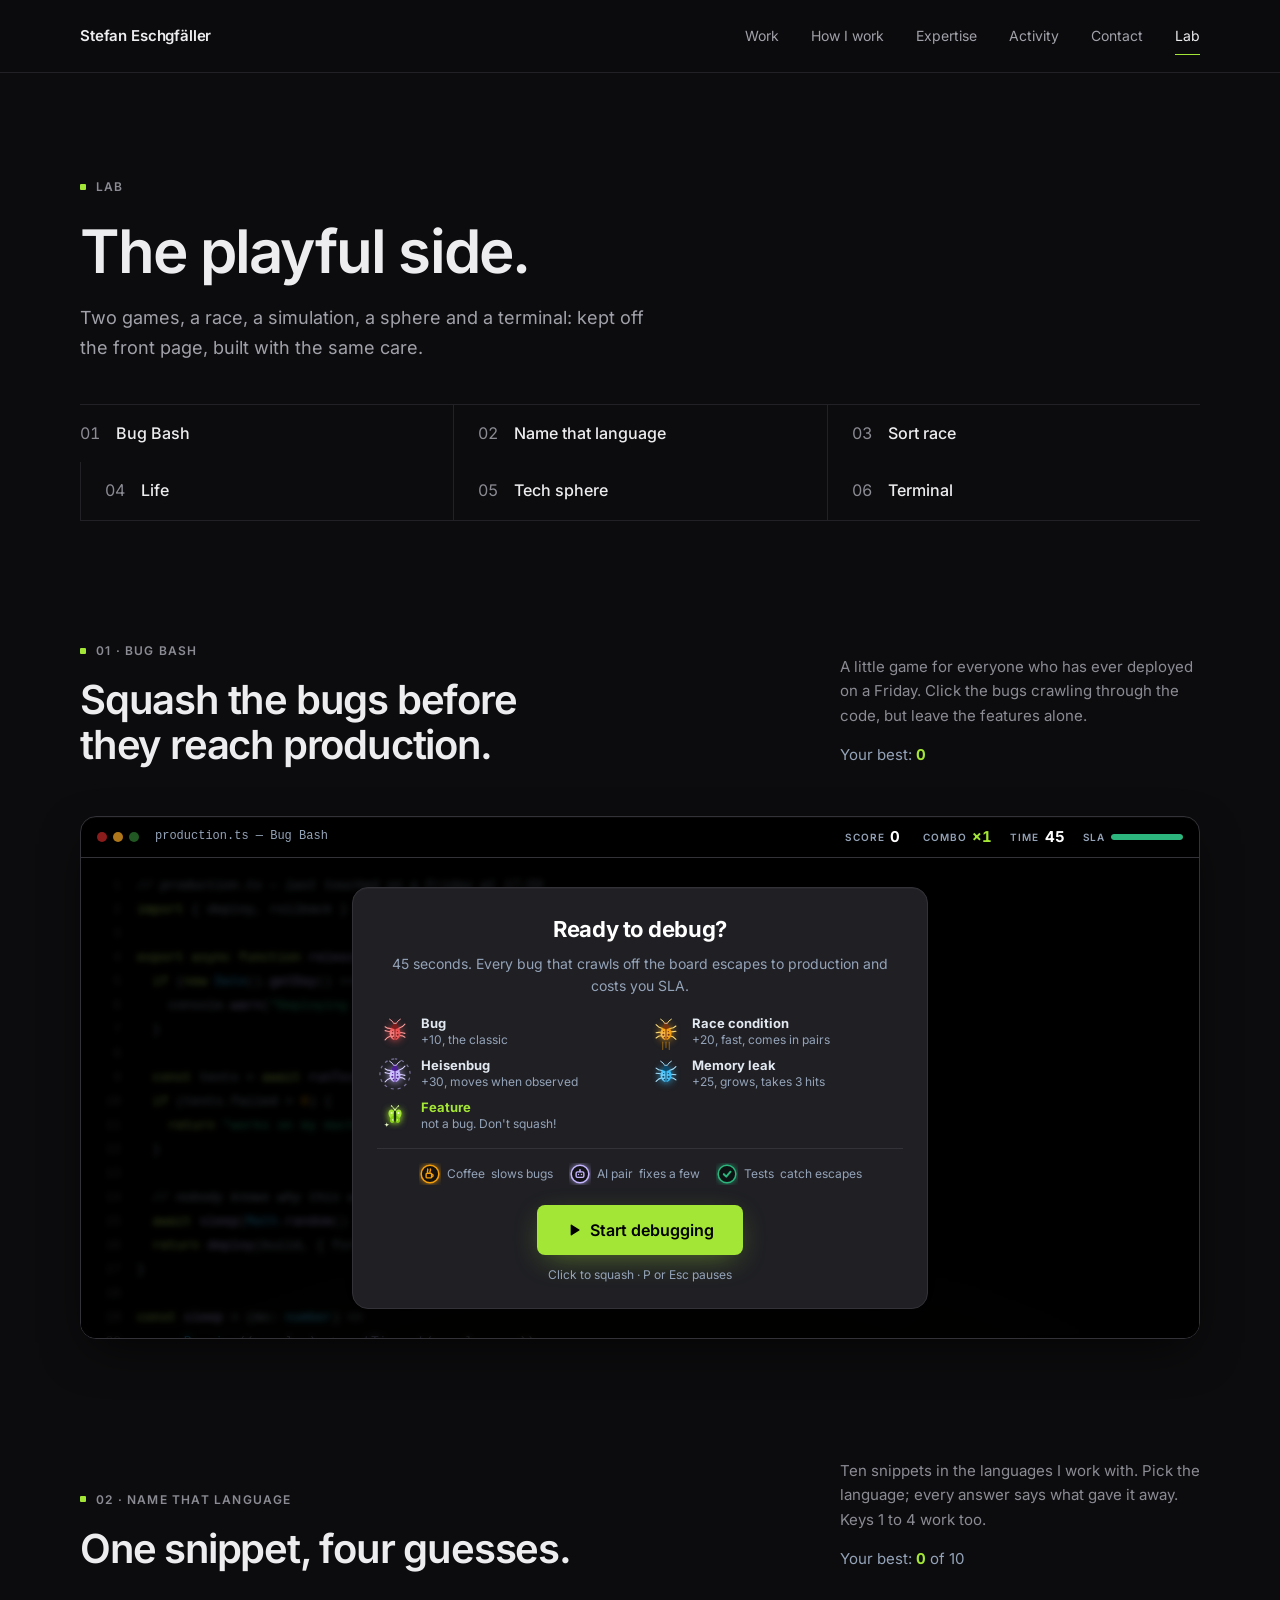
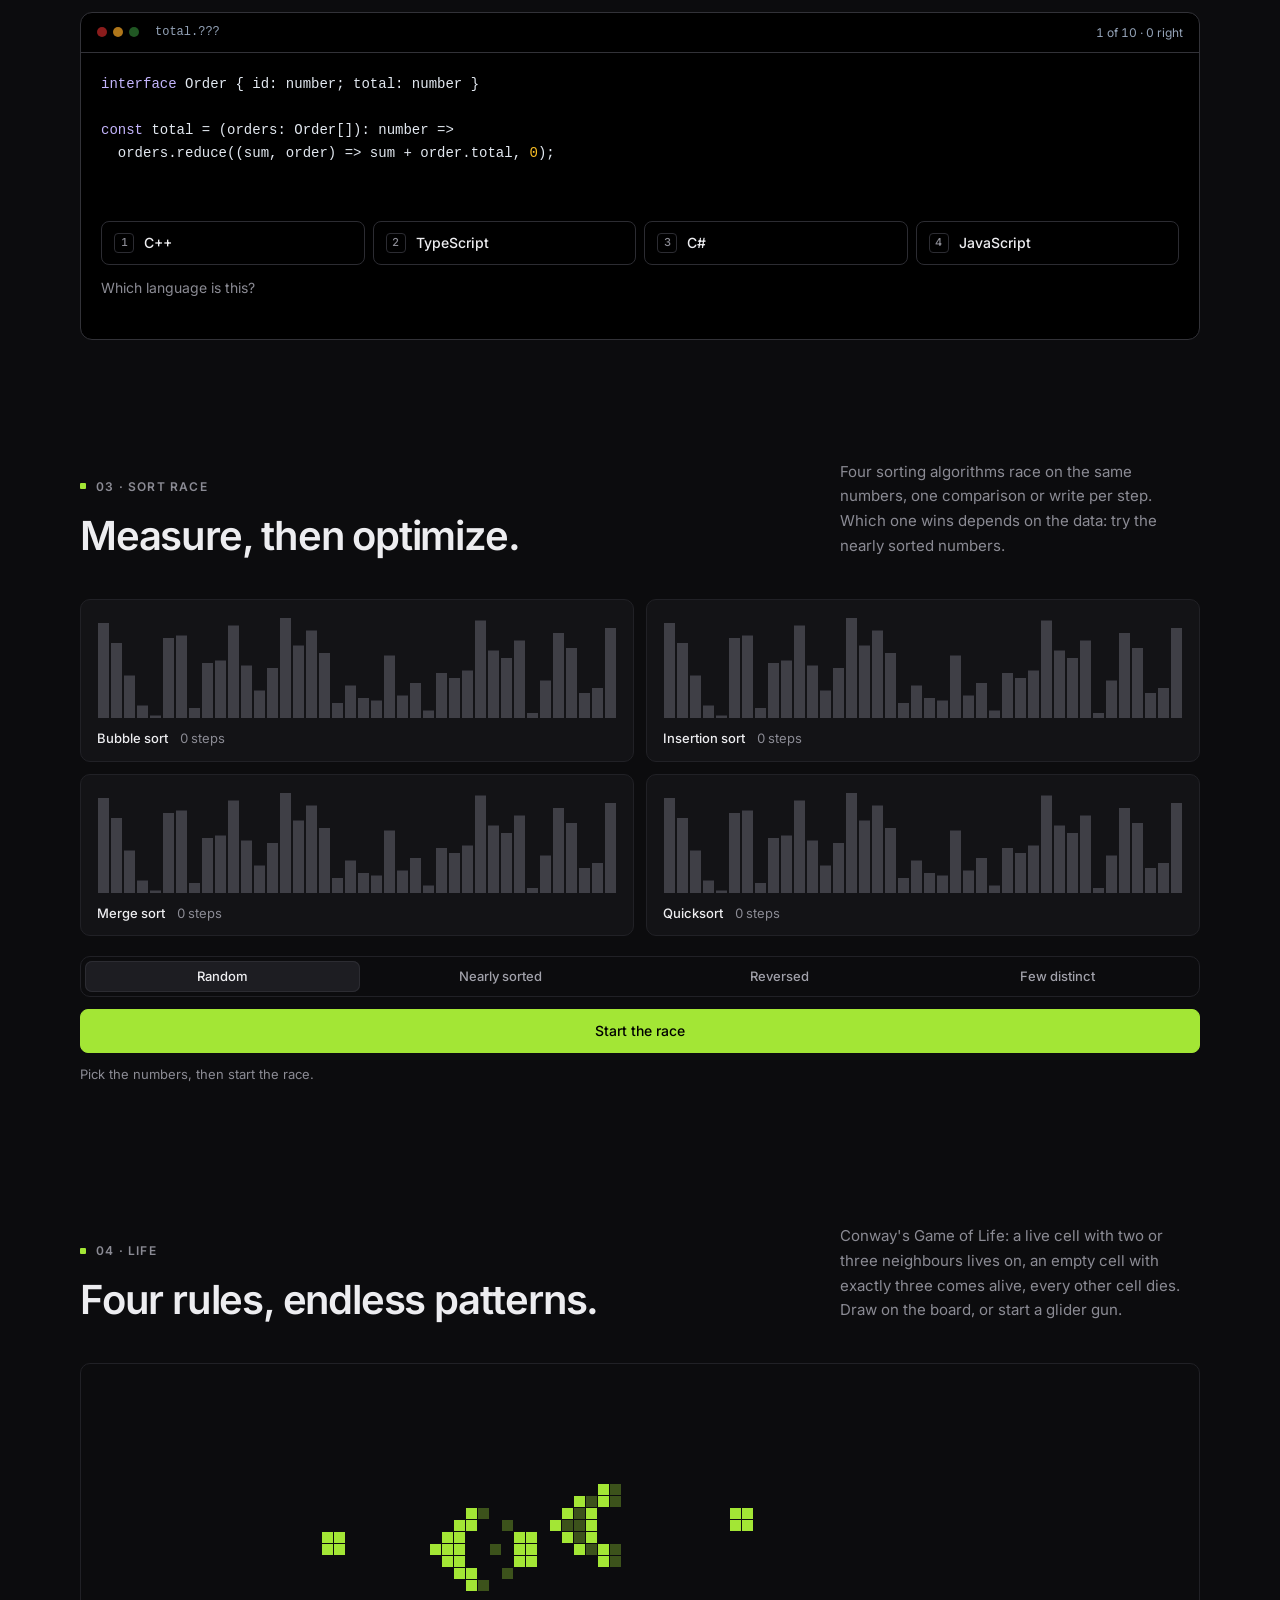
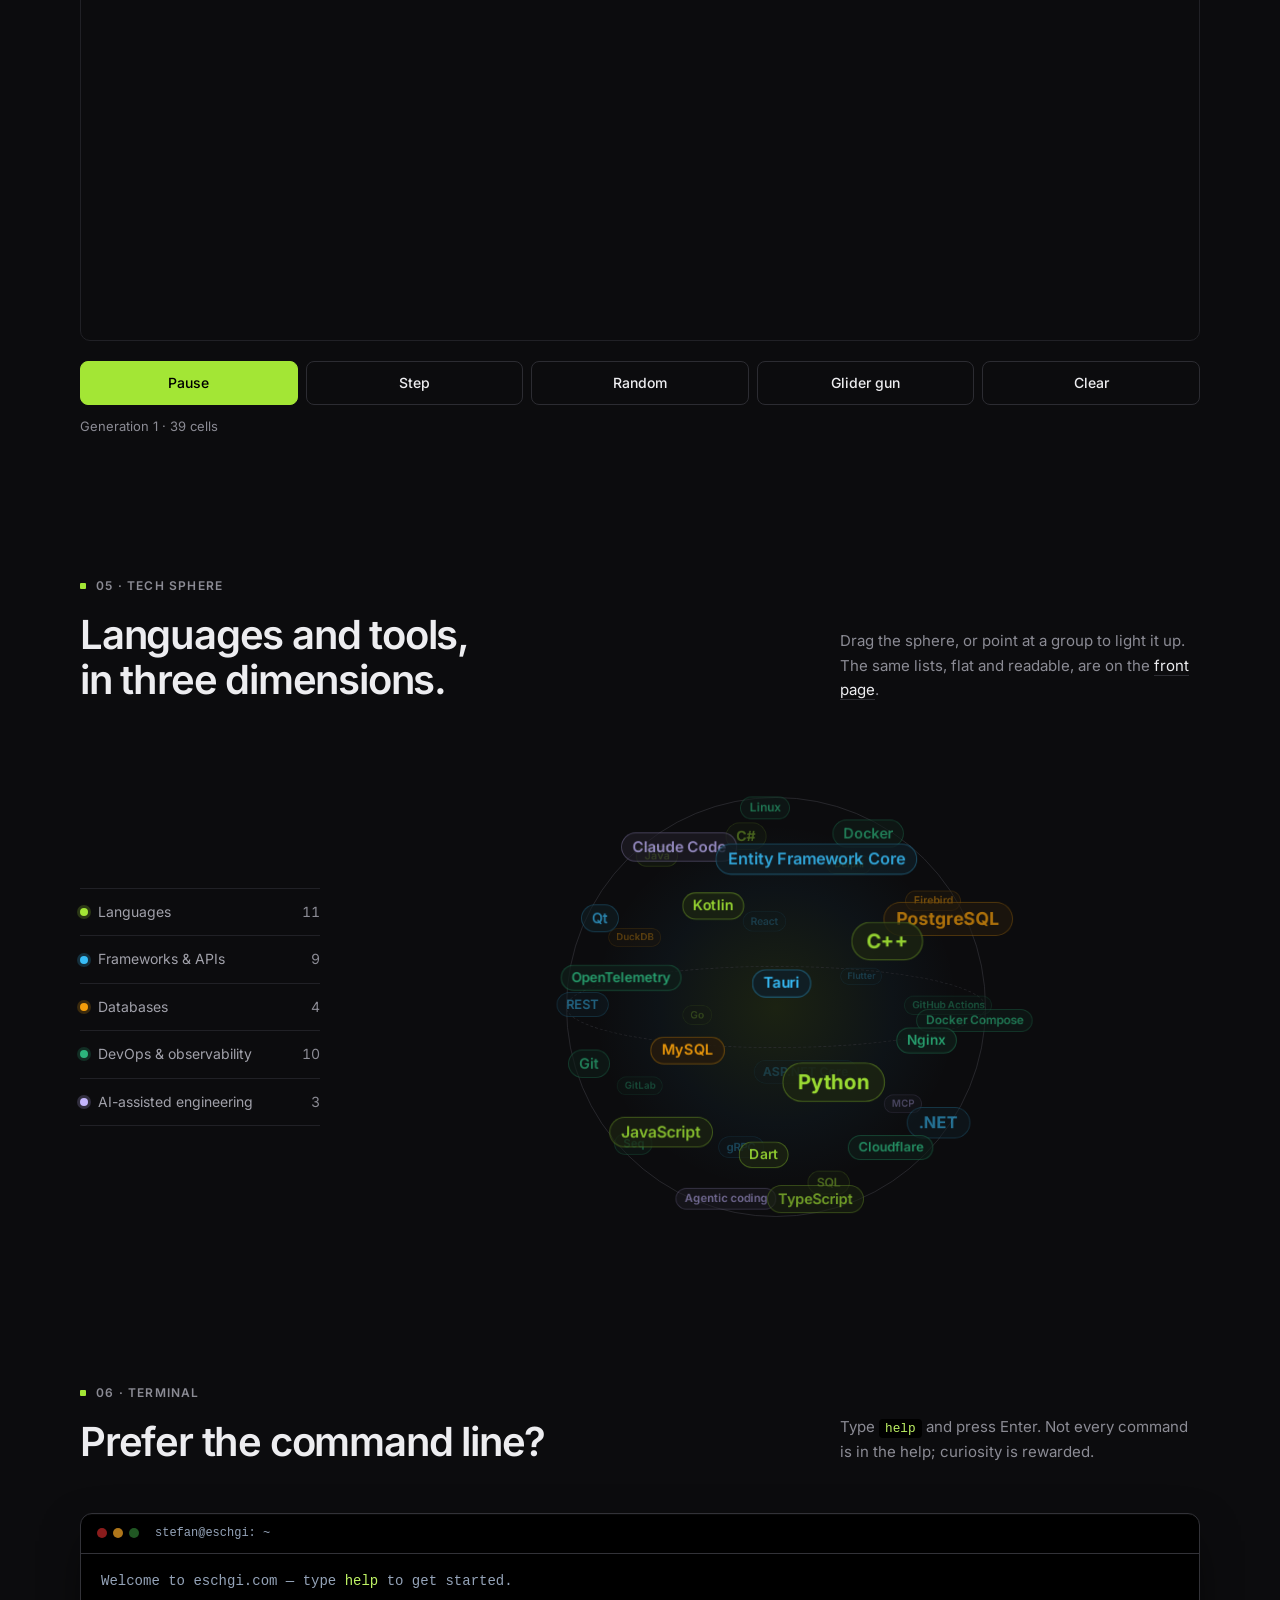
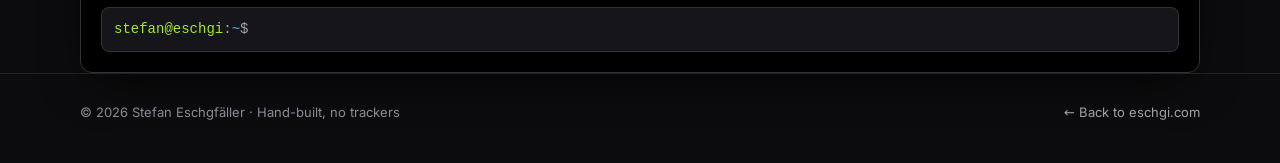
==== commit 28392759: "Add GitLab to the expertise, and three new toys to the Lab GitLab joins Git under DevOps on the fron" ====
--- a/docs/lab.html
+++ b/docs/lab.html
@@ -4,7 +4,7 @@
   <meta charset="UTF-8" />
   <meta name="viewport" content="width=device-width, initial-scale=1" />
   <title>Lab — Stefan Eschgfäller</title>
-  <meta name="description" content="The playful side of eschgi.com: Bug Bash, a game about squashing bugs before they reach production; the languages and tools as a 3D sphere; and a terminal with a few easter eggs." />
+  <meta name="description" content="The playful side of eschgi.com: Bug Bash, a game about squashing bugs before they reach production; Name that language, a quiz; a race of sorting algorithms; Conway's Game of Life; the languages and tools as a 3D sphere; and a terminal with a few easter eggs." />
   <meta name="theme-color" content="#0c0c0e" />
   <meta name="color-scheme" content="dark" />
   <link rel="canonical" href="https://eschgi.com/lab.html" />
@@ -15,6 +15,9 @@
   <script src="js/site.js" defer></script>
   <script src="js/bugbash.js" defer></script>
   <script src="js/terminal.js" defer></script>
+  <script src="js/quiz.js" defer></script>
+  <script src="js/sortrace.js" defer></script>
+  <script src="js/life.js" defer></script>
 </head>
 <body data-page="lab">
   <svg xmlns="http://www.w3.org/2000/svg" aria-hidden="true" style="display: none">
@@ -57,11 +60,14 @@
     <section class="wrap lab-intro" aria-labelledby="lab-title">
       <p class="label">Lab</p>
       <h1 id="lab-title">The playful side.</h1>
-      <p class="lab-intro__lead">A game, a sphere and a terminal: kept off the front page, built with the same care.</p>
+      <p class="lab-intro__lead">Two games, a race, a simulation, a sphere and a terminal: kept off the front page, built with the same care.</p>
       <nav class="lab-toc" aria-label="On this page">
         <a href="#bugbash"><span>01</span>Bug Bash</a>
-        <a href="#sphere"><span>02</span>Tech sphere</a>
-        <a href="#terminal"><span>03</span>Terminal</a>
+        <a href="#quiz"><span>02</span>Name that language</a>
+        <a href="#race"><span>03</span>Sort race</a>
+        <a href="#life"><span>04</span>Life</a>
+        <a href="#sphere"><span>05</span>Tech sphere</a>
+        <a href="#terminal"><span>06</span>Terminal</a>
       </nav>
     </section>
 
@@ -143,11 +149,107 @@
       <noscript><p class="activity__fallback">Bug Bash needs JavaScript — the bugs are made of it.</p></noscript>
     </section>
 
+    <!-- ===================================================================== NAME THAT LANGUAGE (js/quiz.js) -->
+    <section class="wrap section" id="quiz" aria-labelledby="quiz-title">
+      <div class="section-top reveal">
+        <div>
+          <p class="label">02 · Name that language</p>
+          <h2 id="quiz-title">One snippet, four guesses.</h2>
+        </div>
+        <div class="section-note">
+          <p>Ten snippets in the languages I work with. Pick the language; every answer says what gave it away. Keys 1 to 4 work too.</p>
+          <p class="bugbash__best needs-js">Your best: <strong data-quiz-best>0</strong> of 10</p>
+        </div>
+      </div>
+      <div class="code-well quiz reveal needs-js" data-quiz>
+        <div class="window-bar">
+          <span class="window-dots" aria-hidden="true"><span></span><span></span><span></span></span>
+          <span class="window-title" data-quiz-file>snippet.???</span>
+          <span class="quiz__score" data-quiz-score></span>
+        </div>
+        <pre class="quiz__code"><code data-quiz-code></code></pre>
+        <div class="quiz__answers">
+          <div class="quiz__choices" data-quiz-choices role="group" aria-label="Languages"></div>
+          <p class="quiz__status" data-quiz-status aria-live="polite"></p>
+          <button type="button" class="play__button play__button--primary quiz__next" data-quiz-next hidden>Next snippet</button>
+        </div>
+      </div>
+    </section>
+
+    <!-- ===================================================================== SORT RACE (js/sortrace.js) -->
+    <section class="wrap section" id="race" aria-labelledby="race-title">
+      <div class="section-top reveal">
+        <div>
+          <p class="label">03 · Sort race</p>
+          <h2 id="race-title">Measure, then optimize.</h2>
+        </div>
+        <p class="section-note">Four sorting algorithms race on the same numbers, one comparison or write per step. Which one wins depends on the data: try the nearly sorted numbers.</p>
+      </div>
+      <div class="race reveal needs-js" data-race>
+        <div class="race__lanes">
+          <figure class="race__lane" data-race-lane="bubble">
+            <canvas aria-hidden="true"></canvas>
+            <figcaption><b>Bubble sort</b><span data-race-steps>0 steps</span><span class="race__place" data-race-place></span></figcaption>
+          </figure>
+          <figure class="race__lane" data-race-lane="insertion">
+            <canvas aria-hidden="true"></canvas>
+            <figcaption><b>Insertion sort</b><span data-race-steps>0 steps</span><span class="race__place" data-race-place></span></figcaption>
+          </figure>
+          <figure class="race__lane" data-race-lane="merge">
+            <canvas aria-hidden="true"></canvas>
+            <figcaption><b>Merge sort</b><span data-race-steps>0 steps</span><span class="race__place" data-race-place></span></figcaption>
+          </figure>
+          <figure class="race__lane" data-race-lane="quick">
+            <canvas aria-hidden="true"></canvas>
+            <figcaption><b>Quicksort</b><span data-race-steps>0 steps</span><span class="race__place" data-race-place></span></figcaption>
+          </figure>
+        </div>
+        <div class="play__controls">
+          <div class="play__choices race__shapes" role="group" aria-label="Numbers">
+            <button type="button" class="play__choice" data-race-shape="random" aria-pressed="true"><b>Random</b></button>
+            <button type="button" class="play__choice" data-race-shape="nearly" aria-pressed="false"><b>Nearly sorted</b></button>
+            <button type="button" class="play__choice" data-race-shape="reversed" aria-pressed="false"><b>Reversed</b></button>
+            <button type="button" class="play__choice" data-race-shape="few" aria-pressed="false"><b>Few distinct</b></button>
+          </div>
+          <div class="play__row">
+            <button type="button" class="play__button play__button--primary" data-race-start>Start the race</button>
+          </div>
+          <p class="play__status" data-race-status aria-live="polite">Pick the numbers, then start the race.</p>
+        </div>
+      </div>
+    </section>
+
+    <!-- ===================================================================== LIFE (js/life.js) -->
+    <section class="wrap section" id="life" aria-labelledby="life-title">
+      <div class="section-top reveal">
+        <div>
+          <p class="label">04 · Life</p>
+          <h2 id="life-title">Four rules, endless patterns.</h2>
+        </div>
+        <p class="section-note">Conway's Game of Life: a live cell with two or three neighbours lives on, an empty cell with exactly three comes alive, every other cell dies. Draw on the board, or start a glider gun.</p>
+      </div>
+      <div class="life reveal needs-js" data-life>
+        <div class="life__stage">
+          <canvas class="life__board" data-life-board role="img" aria-label="Game of Life board: draw cells with a pointer"></canvas>
+        </div>
+        <div class="play__controls">
+          <div class="play__row life__buttons">
+            <button type="button" class="play__button play__button--primary" data-life-play aria-pressed="false">Play</button>
+            <button type="button" class="play__button" data-life-step>Step</button>
+            <button type="button" class="play__button" data-life-random>Random</button>
+            <button type="button" class="play__button" data-life-gun>Glider gun</button>
+            <button type="button" class="play__button" data-life-clear>Clear</button>
+          </div>
+          <p class="play__status" data-life-status>Generation 0 · 0 cells</p>
+        </div>
+      </div>
+    </section>
+
     <!-- ===================================================================== SPHERE (reads the front page's expertise lists) -->
     <section class="wrap section" id="sphere" aria-labelledby="sphere-title">
       <div class="section-top reveal">
         <div>
-          <p class="label">02 · Tech sphere</p>
+          <p class="label">05 · Tech sphere</p>
           <h2 id="sphere-title">Languages and tools, in three dimensions.</h2>
         </div>
         <p class="section-note"><span class="hide-touch">Drag the sphere, or point at a group to light it up.</span><span class="show-touch">Drag the sphere to spin it.</span> The same lists, flat and readable, are on the <a href="./#expertise">front page</a>.</p>
@@ -165,7 +267,7 @@
     <section class="wrap section" id="terminal" aria-labelledby="terminal-title">
       <div class="section-top reveal">
         <div>
-          <p class="label">03 · Terminal</p>
+          <p class="label">06 · Terminal</p>
           <h2 id="terminal-title">Prefer the command line?</h2>
         </div>
         <p class="section-note">Type <code class="inline-code">help</code> and press Enter. Not every command is in the help; curiosity is rewarded.</p>
--- a/docs/styles.css
+++ b/docs/styles.css
@@ -643,7 +643,9 @@
 }
 
 .chart__head,
-.chart__foot {
+.chart__foot,
+.scale__head,
+.scale__foot {
   display: flex;
   flex-wrap: wrap;
   justify-content: space-between;
@@ -653,7 +655,10 @@
 }
 
 .chart__legend {
-  display: inline-flex;
+  display: flex;
+  margin-top: 0.625rem;
+  color: var(--muted);
+  font-size: 0.75rem;
   flex-wrap: wrap;
   gap: 0.5rem 1.125rem;
 }
@@ -716,6 +721,462 @@
   width: 100%;
   height: auto;
   border-radius: 16px;
+}
+
+/* Below a game's controls, the caption sits apart, as it does under the scale. */
+.play__controls + .chart__foot {
+  padding-top: 0.875rem;
+  border-top: 1px solid var(--line);
+}
+
+.chart__legend b {
+  color: var(--body);
+  font-weight: 500;
+  font-variant-numeric: tabular-nums;
+}
+
+/* The backtest game (js/backtest.js), drawn in the plot's own pixels: a candle a day, the 30 days
+   of history dimmed, the strategy's line on top. */
+.backtest__history {
+  fill: #ffffff;
+  opacity: 0.025;
+}
+
+.backtest__history-label {
+  fill: #6b6b74;
+  font: 500 10px var(--font-sans);
+  letter-spacing: 0.04em;
+}
+
+.backtest__start {
+  stroke: #3f3f46;
+  stroke-dasharray: 3 3;
+}
+
+.backtest__grid {
+  stroke: #1f1f24;
+}
+
+.backtest__band {
+  fill: var(--accent);
+  opacity: 0.07;
+}
+
+.backtest__up {
+  fill: #2cb67d;
+}
+
+.backtest__down {
+  fill: #e5484d;
+}
+
+.backtest__past {
+  opacity: 0.5;
+}
+
+.backtest__random,
+.backtest__you {
+  fill: none;
+  stroke-width: 1.6;
+  stroke-linejoin: round;
+}
+
+.backtest__random {
+  stroke: #8b8b94;
+  stroke-dasharray: 1 4;
+  stroke-linecap: round;
+}
+
+.backtest__you {
+  stroke: var(--accent);
+  stroke-width: 2;
+}
+
+.backtest__area {
+  fill: url(#backtest-fill);
+}
+
+.backtest__buy,
+.backtest__dot {
+  fill: var(--accent);
+}
+
+.backtest__sell {
+  fill: #d4d4d8;
+}
+
+/* With JavaScript, holding everything is the market itself: its key in the legend is a candle. */
+.chart__key--candle {
+  position: relative;
+  width: 0.375rem;
+  height: 0.625rem;
+  margin: 0 0.3125rem;
+  border-top: 0;
+  border-radius: 1px;
+  background: #2cb67d;
+}
+
+.chart__key--candle::before {
+  content: "";
+  position: absolute;
+  top: -0.1875rem;
+  bottom: -0.1875rem;
+  left: 50%;
+  width: 1px;
+  background: #2cb67d;
+  transform: translateX(-50%);
+}
+
+/* foodProcess's packing scale (js/scale.js): a picture until someone plays it. The fruit and the
+   lamps are the only colours beside the lime; the controls keep to the page's quiet style. */
+.scale {
+  padding: 1.25rem;
+}
+
+.scale__scene {
+  margin: 0.75rem -0.5rem 0;
+}
+
+.scale__svg {
+  display: block;
+  width: 100%;
+  height: auto;
+  aspect-ratio: 600 / 312;
+  -webkit-user-select: none;
+  user-select: none;
+}
+
+/* scale.js switches to a closer crop of the scene below 520px. */
+@media (max-width: 519px) {
+  .scale__svg {
+    aspect-ratio: 360 / 312;
+  }
+}
+
+/* The tolerance light, as on the real scale: dark until lit; red lights under the target and
+   orange ones over the tolerance, fewer the closer the weight is; all green on target. */
+.scale__led {
+  fill: #26282c;
+}
+
+.scale__led.is-under {
+  fill: #ef4444;
+}
+
+.scale__led.is-ok {
+  fill: #4ade80;
+}
+
+.scale__led.is-over {
+  fill: #f97316;
+}
+
+/* The scale's screen, laid out like the real one: product and operator, Net in kg, a big check
+   (or minus, or plus) beside a fill bar, and a row of small icons. */
+.scale__tft-label {
+  fill: rgb(255 255 255 / 0.8);
+  font: 600 5.4px var(--font-sans);
+}
+
+.scale__tft-weight {
+  fill: #ffffff;
+  font: 700 12.5px var(--font-sans);
+  font-variant-numeric: tabular-nums;
+}
+
+.scale__tft-unit {
+  font-size: 7px;
+  font-weight: 600;
+}
+
+.scale__tft-product {
+  fill: #1f2328;
+  font: 700 6.2px var(--font-sans);
+}
+
+.scale__tft-small {
+  fill: #4b5563;
+  font: 500 5.6px var(--font-sans);
+}
+
+.scale__tft-small--muted {
+  fill: #8a9099;
+}
+
+.scale__tft-icon {
+  fill: #ffffff;
+  stroke: #c5cad0;
+  stroke-width: 1.2;
+}
+
+.scale__tft-glyph {
+  fill: none;
+  stroke: #c5cad0;
+  stroke-width: 4.2;
+  stroke-linecap: round;
+  stroke-linejoin: round;
+}
+
+.scale__tft-bar {
+  fill: #c5cad0;
+}
+
+.scale__tft-glyph.is-under {
+  stroke: #ef4444;
+}
+
+.scale__tft-bar.is-under {
+  fill: #ef4444;
+}
+
+.scale__tft-glyph.is-ok {
+  stroke: #3da33a;
+}
+
+.scale__tft-bar.is-ok {
+  fill: #3da33a;
+}
+
+.scale__tft-glyph.is-over {
+  stroke: #f97316;
+}
+
+.scale__tft-bar.is-over {
+  fill: #f97316;
+}
+
+.scale__tft-tiny {
+  fill: #a3a9b0;
+  font: 600 5px var(--font-sans);
+  letter-spacing: 0.04em;
+}
+
+.scale__tft-tiny.is-on {
+  fill: #1f2328;
+}
+
+/* The RFID reader, where the operator's badge logs them in. */
+.scale__rfid rect,
+.scale__rfid path {
+  fill: none;
+  stroke: #5b6067;
+  stroke-width: 1.3;
+  transition: stroke 160ms linear;
+}
+
+.scale__rfid circle {
+  fill: #8b9097;
+}
+
+.scale__rfid.is-reading rect,
+.scale__rfid.is-reading path {
+  stroke: var(--accent);
+}
+
+.scale__rfid.is-reading circle {
+  fill: var(--accent);
+}
+
+.scale__punnet-shadow {
+  fill: #000000;
+  opacity: 0.22;
+}
+
+.scale__punnet-back {
+  fill: rgb(255 255 255 / 0.03);
+  stroke: rgb(255 255 255 / 0.12);
+}
+
+.scale__punnet-front {
+  fill: rgb(210 222 255 / 0.055);
+  stroke: rgb(255 255 255 / 0.32);
+  stroke-width: 1.2;
+  stroke-linejoin: round;
+}
+
+.scale__punnet-ribs {
+  fill: none;
+  stroke: rgb(255 255 255 / 0.07);
+}
+
+.scale__punnet-rim {
+  fill: rgb(255 255 255 / 0.1);
+  stroke: rgb(255 255 255 / 0.34);
+}
+
+.scale__label rect {
+  fill: #f3f3ef;
+}
+
+.scale__label-name {
+  fill: #52525b;
+  font: 700 5.4px var(--font-sans);
+  letter-spacing: 0.06em;
+}
+
+.scale__label-weight {
+  fill: #111114;
+  font: 700 9px var(--font-sans);
+}
+
+.scale__label-code {
+  fill: #111114;
+}
+
+/* ------------------------------------------------- the mini games' controls
+   Shared by the scale beside foodProcess and the backtest beside the trading software: a
+   picker, a row of buttons, the results and a status line. */
+.play__controls {
+  display: grid;
+  gap: 0.75rem;
+  margin-top: 1rem;
+}
+
+.play__choices {
+  display: grid;
+  grid-template-columns: repeat(3, minmax(0, 1fr));
+  gap: 0.25rem;
+  padding: 0.25rem;
+  border: 1px solid var(--line);
+  border-radius: 10px;
+  background: var(--bg);
+}
+
+.play__choice {
+  display: grid;
+  justify-items: center;
+  gap: 0.0625rem;
+  padding: 0.4375rem 0.25rem;
+  border: 0;
+  border-radius: 7px;
+  background: transparent;
+  color: var(--muted);
+  font-size: 0.75rem;
+  line-height: 1.3;
+  cursor: pointer;
+}
+
+.play__choice b {
+  color: var(--body);
+  font-size: 0.8125rem;
+  font-weight: 500;
+}
+
+.play__choice:hover b,
+.play__choice[aria-pressed="true"] b {
+  color: var(--text);
+}
+
+.play__choice[aria-pressed="true"] {
+  background: #1d1d22;
+  box-shadow: inset 0 0 0 1px var(--line-2);
+}
+
+.play__row {
+  display: grid;
+  grid-template-columns: minmax(0, 1fr);
+}
+
+.play__row--actions {
+  grid-template-columns: minmax(0, 1.3fr) minmax(0, 1fr) minmax(0, 0.8fr);
+  gap: 0.5rem;
+}
+
+.play__row--trade {
+  grid-template-columns: minmax(0, 1fr) minmax(0, 1fr) minmax(0, 1.4fr);
+}
+
+.play__button {
+  display: inline-flex;
+  align-items: center;
+  justify-content: center;
+  gap: 0.375rem;
+  min-height: 2.75rem;
+  padding: 0.5rem 0.75rem;
+  border: 1px solid var(--line-2);
+  border-radius: 8px;
+  background: transparent;
+  color: var(--text);
+  font-size: 0.875rem;
+  font-weight: 500;
+  white-space: nowrap;
+  cursor: pointer;
+  touch-action: manipulation;
+  -webkit-touch-callout: none;
+  -webkit-user-select: none;
+  user-select: none;
+  transition: background-color 120ms linear, border-color 120ms linear;
+}
+
+.play__button:hover:not(:disabled) {
+  border-color: #3f3f46;
+  background: #18181c;
+}
+
+.play__button:disabled {
+  opacity: 0.4;
+  cursor: default;
+}
+
+.play__button small {
+  font-size: 0.75rem;
+  font-weight: 400;
+  opacity: 0.7;
+}
+
+.play__button--primary {
+  border-color: var(--accent);
+  background: var(--accent);
+  color: var(--on-accent);
+}
+
+.play__button--primary:hover:not(:disabled) {
+  border-color: var(--accent-300);
+  background: var(--accent-300);
+}
+
+.play__button--primary.is-held,
+.play__button--primary:active:not(:disabled) {
+  border-color: var(--accent-500);
+  background: var(--accent-500);
+}
+
+.play__kpis {
+  display: grid;
+  grid-template-columns: repeat(3, minmax(0, 1fr));
+  gap: 0.75rem;
+}
+
+.play__kpis > div {
+  display: flex;
+  flex-direction: column;
+}
+
+.play__kpis dd {
+  order: -1;
+  color: var(--text);
+  font-size: 1.25rem;
+  font-weight: 600;
+  letter-spacing: -0.02em;
+  font-variant-numeric: tabular-nums;
+}
+
+.play__kpis dt {
+  color: var(--muted);
+  font-size: 0.75rem;
+}
+
+/* Two lines tall, so the controls don't jump as the messages change. */
+.play__status {
+  min-height: 3em;
+  color: var(--muted);
+  font-size: 0.8125rem;
+  line-height: 1.5;
+}
+
+.scale__foot {
+  padding-top: 0.875rem;
+  border-top: 1px solid var(--line);
 }
 
 /* ---------------------------------------------------------- how I work */
@@ -3017,3 +3478,214 @@
 .sphere-lab .sphere-wrap {
   max-width: 32rem;
 }
+
+/* ==========================================================================
+   More of the Lab: Name that language, the sort race and Life.
+   ========================================================================== */
+
+/* ------------------------------------------- Name that language (js/quiz.js) */
+.quiz {
+  margin-top: 2.5rem;
+}
+
+.quiz__score {
+  margin-left: auto;
+  font-variant-numeric: tabular-nums;
+}
+
+.quiz__code {
+  min-height: 10.5rem;
+  margin: 0;
+  padding: 1.25rem 1.25rem 1rem;
+  overflow-x: auto;
+  color: var(--slate-200);
+  font-size: 0.875rem;
+  line-height: 1.65;
+}
+
+/* One colour each for keywords, strings and numbers, whatever the language. */
+.q-key {
+  color: var(--violet);
+}
+
+.q-str {
+  color: var(--accent);
+}
+
+.q-num {
+  color: #fbbf24;
+}
+
+.quiz__answers {
+  display: grid;
+  gap: 0.75rem;
+  padding: 0 1.25rem 1.25rem;
+}
+
+.quiz__choices {
+  display: grid;
+  grid-template-columns: repeat(2, minmax(0, 1fr));
+  gap: 0.5rem;
+}
+
+@media (min-width: 720px) {
+  .quiz__choices {
+    grid-template-columns: repeat(4, minmax(0, 1fr));
+  }
+}
+
+.quiz__choice {
+  justify-content: flex-start;
+  gap: 0.625rem;
+}
+
+.quiz__key {
+  display: inline-grid;
+  flex: none;
+  place-items: center;
+  width: 1.25rem;
+  height: 1.25rem;
+  border: 1px solid var(--line-2);
+  border-radius: 4px;
+  color: var(--muted);
+  font-size: 0.6875rem;
+  font-variant-numeric: tabular-nums;
+}
+
+.quiz__choice:disabled {
+  opacity: 1;
+}
+
+.quiz__choice:disabled:not(.is-right):not(.is-wrong) {
+  opacity: 0.45;
+}
+
+.quiz__choice.is-right {
+  border-color: var(--accent);
+  background: rgb(163 230 53 / 0.12);
+}
+
+.quiz__choice.is-wrong {
+  border-color: #ef4444;
+  background: rgb(239 68 68 / 0.12);
+}
+
+.quiz__status {
+  min-height: 3em;
+  color: var(--muted);
+  font-size: 0.875rem;
+  line-height: 1.5;
+}
+
+.quiz__next {
+  justify-self: start;
+}
+
+/* --------------------------------------------- the sort race (js/sortrace.js) */
+.race,
+.life {
+  display: grid;
+  gap: 0.25rem;
+  margin-top: 2.5rem;
+}
+
+.race__lanes {
+  display: grid;
+  grid-template-columns: minmax(0, 1fr);
+  gap: 0.75rem;
+}
+
+@media (min-width: 720px) {
+  .race__lanes {
+    grid-template-columns: repeat(2, minmax(0, 1fr));
+  }
+}
+
+.race__lane {
+  padding: 0.875rem 1rem 0.75rem;
+  border: 1px solid var(--line);
+  border-radius: 10px;
+  background: var(--surface);
+  transition: border-color 200ms linear;
+}
+
+.race__lane canvas {
+  display: block;
+  width: 100%;
+  height: 6.5rem;
+}
+
+.race__lane figcaption {
+  display: flex;
+  align-items: baseline;
+  gap: 0.75rem;
+  margin-top: 0.625rem;
+  color: var(--muted);
+  font-size: 0.8125rem;
+  font-variant-numeric: tabular-nums;
+}
+
+.race__lane b {
+  color: var(--text);
+  font-weight: 500;
+}
+
+.race__place {
+  margin-left: auto;
+  color: var(--text);
+  font-weight: 600;
+}
+
+.race__lane.is-winner {
+  border-color: var(--accent);
+}
+
+.race__lane.is-winner .race__place {
+  color: var(--accent);
+}
+
+.race__shapes {
+  grid-template-columns: repeat(4, minmax(0, 1fr));
+}
+
+@media (max-width: 519px) {
+  .race__shapes {
+    grid-template-columns: repeat(2, minmax(0, 1fr));
+  }
+}
+
+/* ------------------------------------------------------------ Life (js/life.js) */
+.life__stage {
+  padding: 0.75rem;
+  border: 1px solid var(--line);
+  border-radius: 10px;
+  background: var(--bg);
+}
+
+.life__board {
+  display: block;
+  margin: 0 auto;
+  cursor: crosshair;
+  touch-action: none;
+}
+
+.life__buttons {
+  grid-template-columns: repeat(5, minmax(0, 1fr));
+  gap: 0.5rem;
+}
+
+@media (max-width: 519px) {
+  .life__buttons {
+    grid-template-columns: repeat(3, minmax(0, 1fr));
+  }
+}
+
+/* On a phone, long snippet lines wrap rather than run off the edge. */
+@media (max-width: 519px) {
+  .quiz__code {
+    padding: 1rem;
+    font-size: 0.8125rem;
+    white-space: pre-wrap;
+    overflow-wrap: anywhere;
+  }
+}
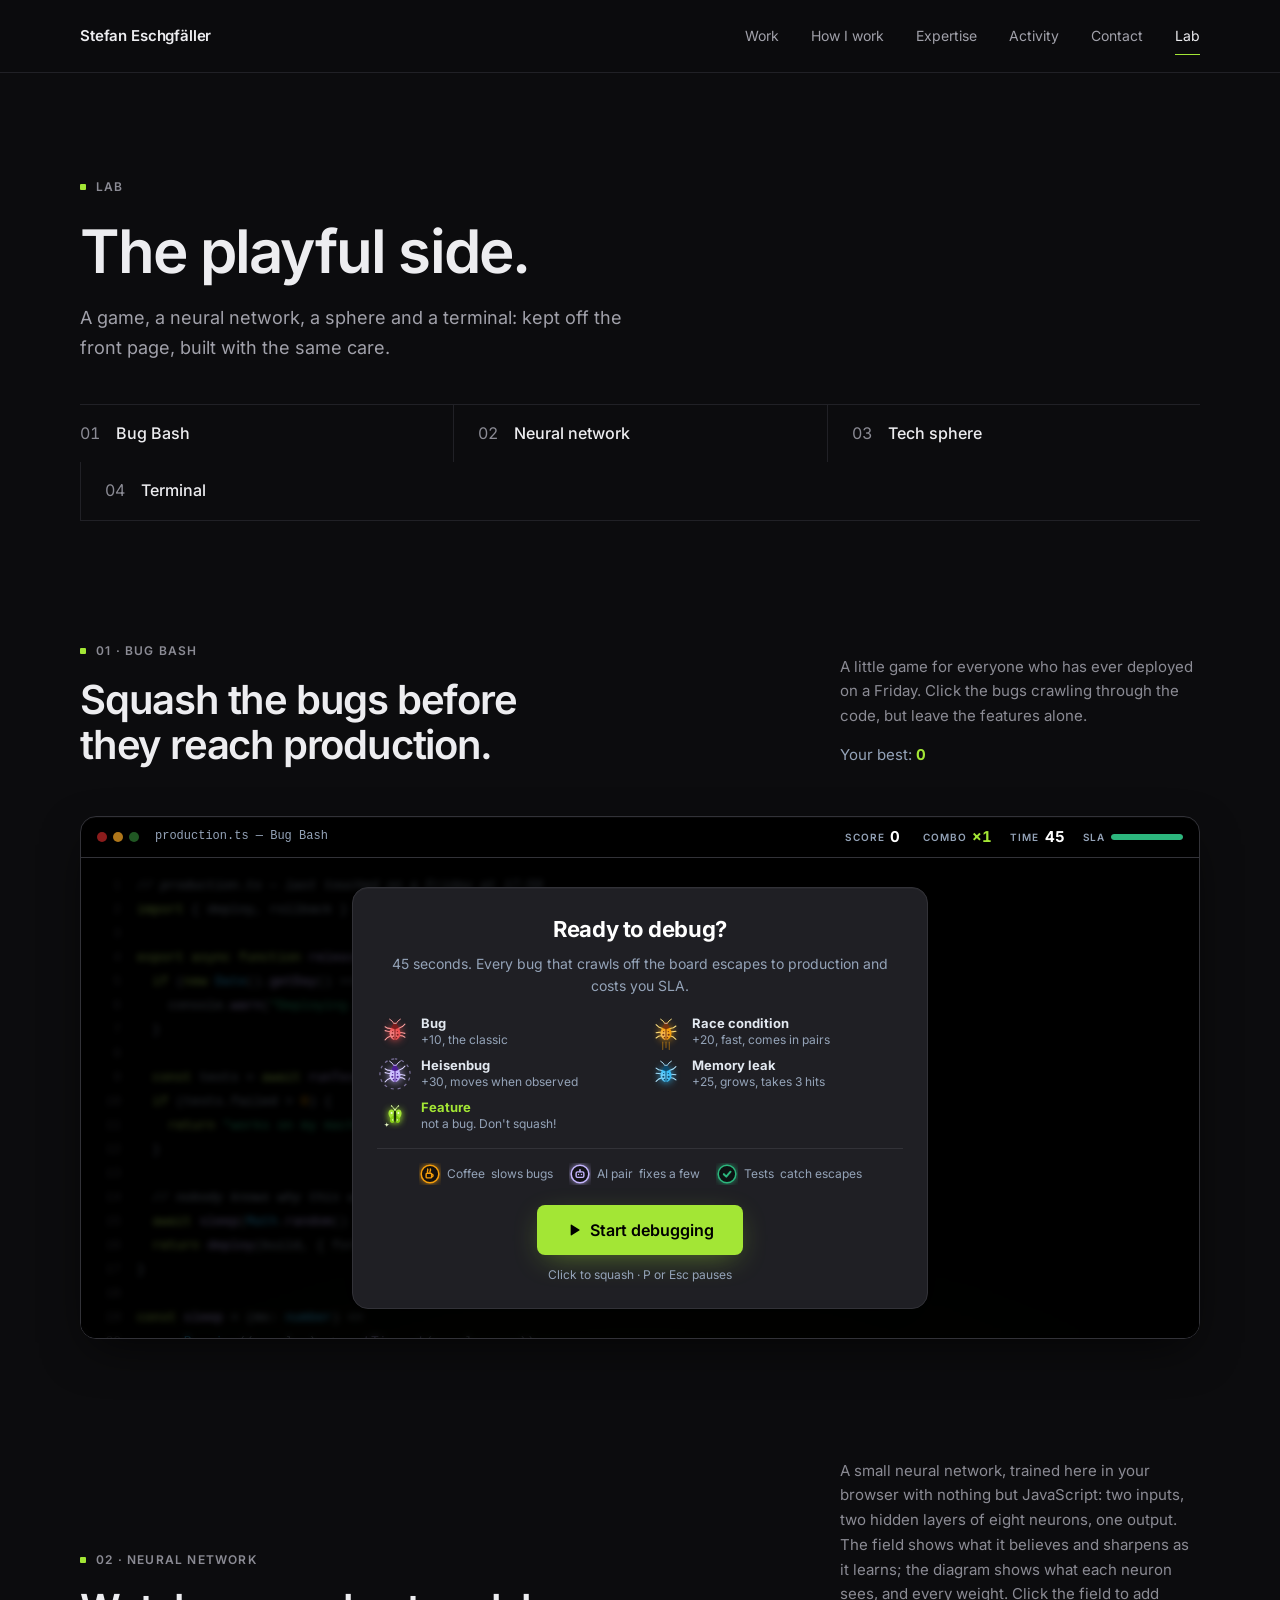
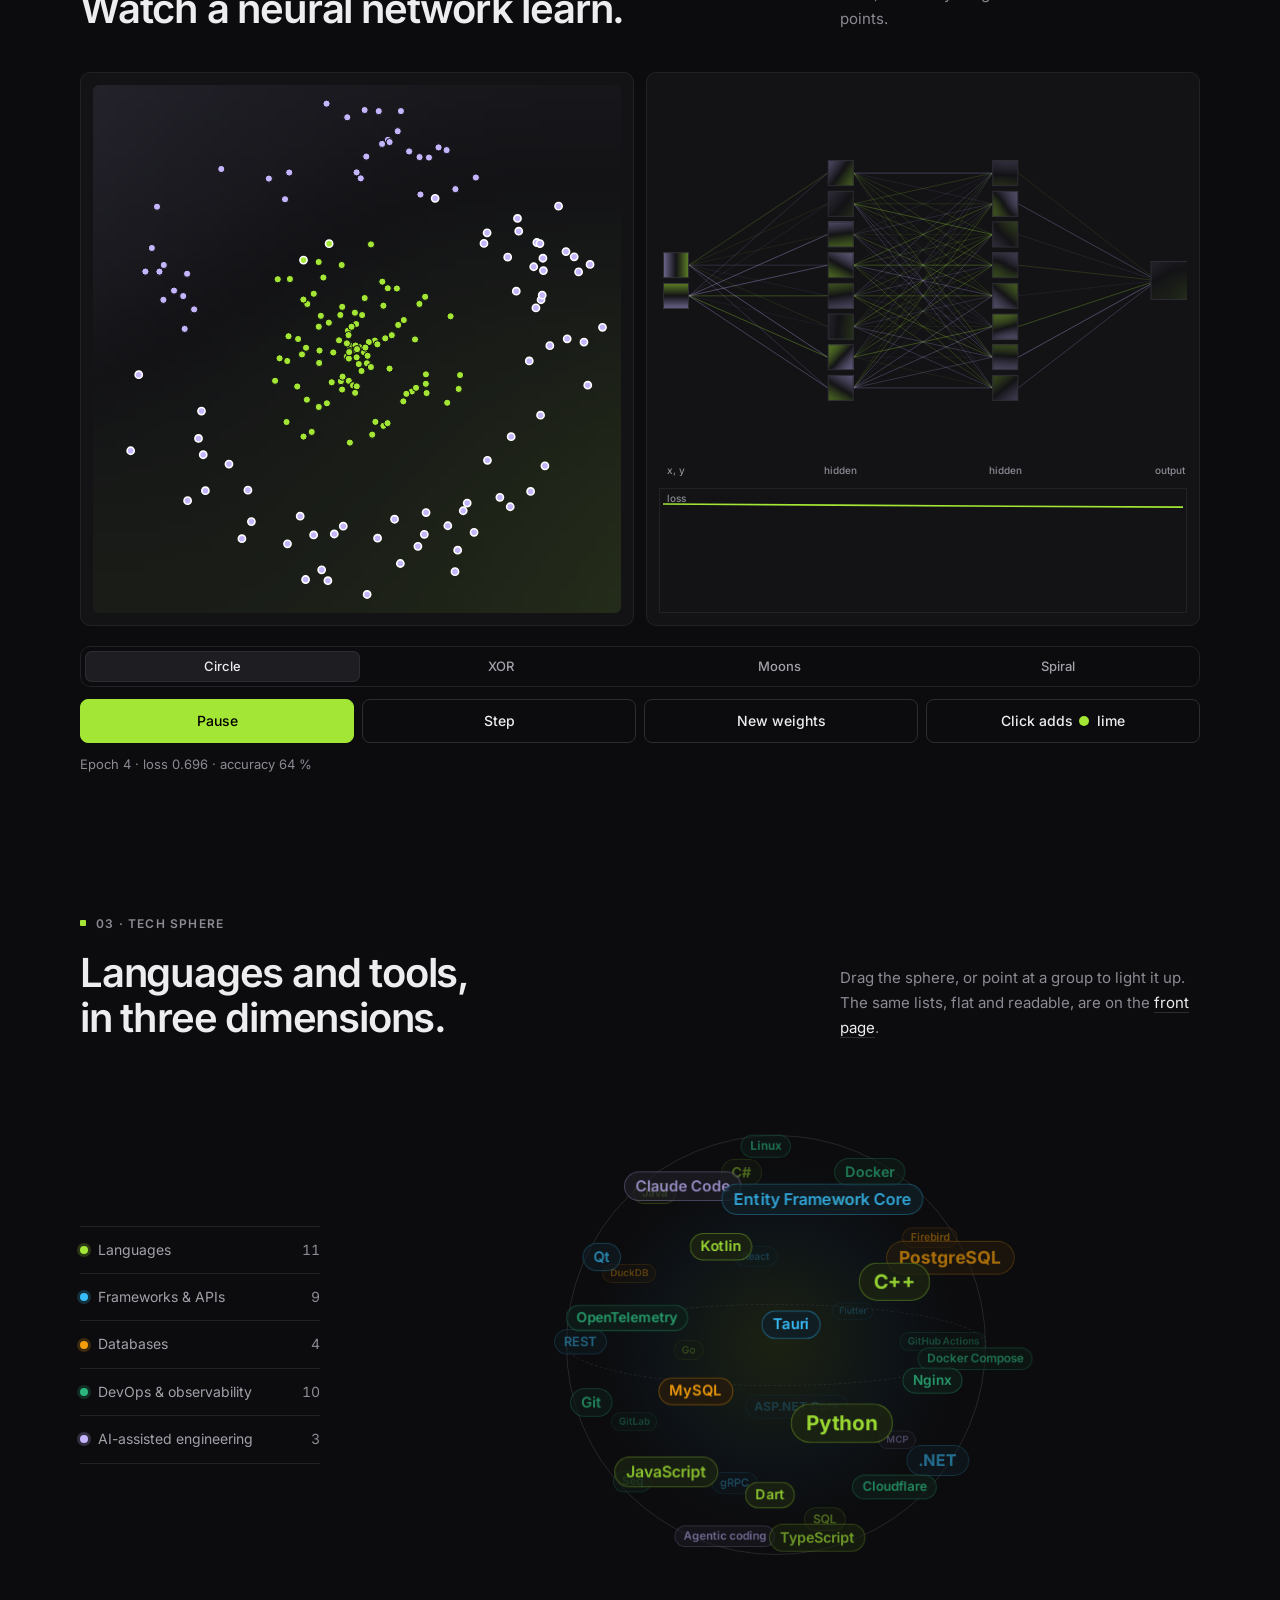
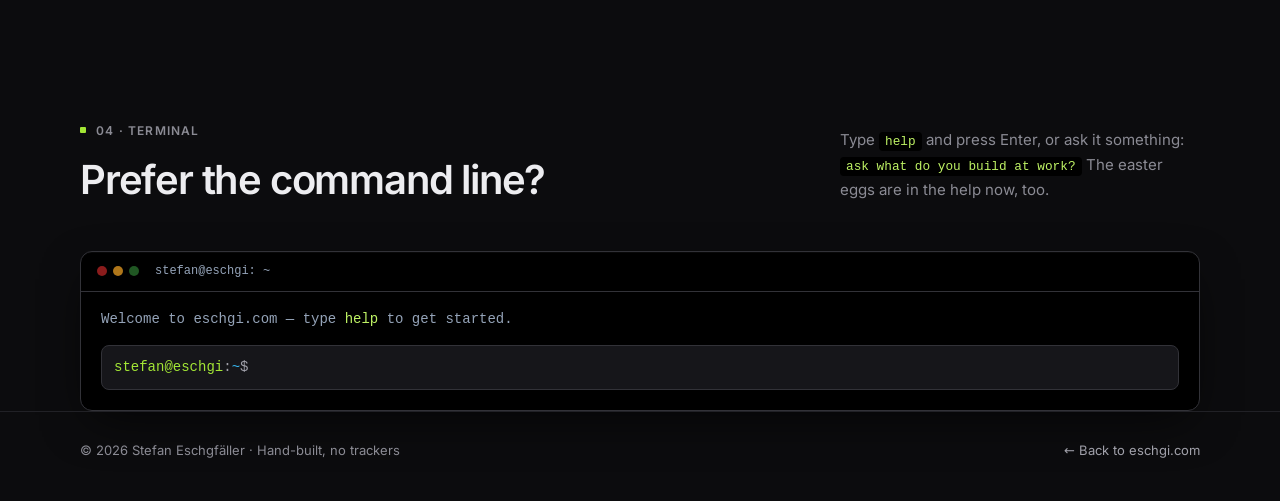
==== commit 0ecb10e1: "Swap the Lab's new toys for a neural network that learns live The quiz, the sort race and Life are g" ====
--- a/docs/lab.html
+++ b/docs/lab.html
@@ -4,7 +4,7 @@
   <meta charset="UTF-8" />
   <meta name="viewport" content="width=device-width, initial-scale=1" />
   <title>Lab — Stefan Eschgfäller</title>
-  <meta name="description" content="The playful side of eschgi.com: Bug Bash, a game about squashing bugs before they reach production; Name that language, a quiz; a race of sorting algorithms; Conway's Game of Life; the languages and tools as a 3D sphere; and a terminal with a few easter eggs." />
+  <meta name="description" content="The playful side of eschgi.com: Bug Bash, a game about squashing bugs before they reach production; a neural network that learns in your browser; the languages and tools as a 3D sphere; and a terminal with a few easter eggs." />
   <meta name="theme-color" content="#0c0c0e" />
   <meta name="color-scheme" content="dark" />
   <link rel="canonical" href="https://eschgi.com/lab.html" />
@@ -15,9 +15,7 @@
   <script src="js/site.js" defer></script>
   <script src="js/bugbash.js" defer></script>
   <script src="js/terminal.js" defer></script>
-  <script src="js/quiz.js" defer></script>
-  <script src="js/sortrace.js" defer></script>
-  <script src="js/life.js" defer></script>
+  <script src="js/neural.js" defer></script>
 </head>
 <body data-page="lab">
   <svg xmlns="http://www.w3.org/2000/svg" aria-hidden="true" style="display: none">
@@ -60,14 +58,12 @@
     <section class="wrap lab-intro" aria-labelledby="lab-title">
       <p class="label">Lab</p>
       <h1 id="lab-title">The playful side.</h1>
-      <p class="lab-intro__lead">Two games, a race, a simulation, a sphere and a terminal: kept off the front page, built with the same care.</p>
+      <p class="lab-intro__lead">A game, a neural network, a sphere and a terminal: kept off the front page, built with the same care.</p>
       <nav class="lab-toc" aria-label="On this page">
         <a href="#bugbash"><span>01</span>Bug Bash</a>
-        <a href="#quiz"><span>02</span>Name that language</a>
-        <a href="#race"><span>03</span>Sort race</a>
-        <a href="#life"><span>04</span>Life</a>
-        <a href="#sphere"><span>05</span>Tech sphere</a>
-        <a href="#terminal"><span>06</span>Terminal</a>
+        <a href="#neural"><span>02</span>Neural network</a>
+        <a href="#sphere"><span>03</span>Tech sphere</a>
+        <a href="#terminal"><span>04</span>Terminal</a>
       </nav>
     </section>
 
@@ -149,98 +145,39 @@
       <noscript><p class="activity__fallback">Bug Bash needs JavaScript — the bugs are made of it.</p></noscript>
     </section>
 
-    <!-- ===================================================================== NAME THAT LANGUAGE (js/quiz.js) -->
-    <section class="wrap section" id="quiz" aria-labelledby="quiz-title">
-      <div class="section-top reveal">
-        <div>
-          <p class="label">02 · Name that language</p>
-          <h2 id="quiz-title">One snippet, four guesses.</h2>
-        </div>
-        <div class="section-note">
-          <p>Ten snippets in the languages I work with. Pick the language; every answer says what gave it away. Keys 1 to 4 work too.</p>
-          <p class="bugbash__best needs-js">Your best: <strong data-quiz-best>0</strong> of 10</p>
-        </div>
-      </div>
-      <div class="code-well quiz reveal needs-js" data-quiz>
-        <div class="window-bar">
-          <span class="window-dots" aria-hidden="true"><span></span><span></span><span></span></span>
-          <span class="window-title" data-quiz-file>snippet.???</span>
-          <span class="quiz__score" data-quiz-score></span>
-        </div>
-        <pre class="quiz__code"><code data-quiz-code></code></pre>
-        <div class="quiz__answers">
-          <div class="quiz__choices" data-quiz-choices role="group" aria-label="Languages"></div>
-          <p class="quiz__status" data-quiz-status aria-live="polite"></p>
-          <button type="button" class="play__button play__button--primary quiz__next" data-quiz-next hidden>Next snippet</button>
-        </div>
-      </div>
-    </section>
-
-    <!-- ===================================================================== SORT RACE (js/sortrace.js) -->
-    <section class="wrap section" id="race" aria-labelledby="race-title">
-      <div class="section-top reveal">
-        <div>
-          <p class="label">03 · Sort race</p>
-          <h2 id="race-title">Measure, then optimize.</h2>
-        </div>
-        <p class="section-note">Four sorting algorithms race on the same numbers, one comparison or write per step. Which one wins depends on the data: try the nearly sorted numbers.</p>
-      </div>
-      <div class="race reveal needs-js" data-race>
-        <div class="race__lanes">
-          <figure class="race__lane" data-race-lane="bubble">
-            <canvas aria-hidden="true"></canvas>
-            <figcaption><b>Bubble sort</b><span data-race-steps>0 steps</span><span class="race__place" data-race-place></span></figcaption>
-          </figure>
-          <figure class="race__lane" data-race-lane="insertion">
-            <canvas aria-hidden="true"></canvas>
-            <figcaption><b>Insertion sort</b><span data-race-steps>0 steps</span><span class="race__place" data-race-place></span></figcaption>
-          </figure>
-          <figure class="race__lane" data-race-lane="merge">
-            <canvas aria-hidden="true"></canvas>
-            <figcaption><b>Merge sort</b><span data-race-steps>0 steps</span><span class="race__place" data-race-place></span></figcaption>
-          </figure>
-          <figure class="race__lane" data-race-lane="quick">
-            <canvas aria-hidden="true"></canvas>
-            <figcaption><b>Quicksort</b><span data-race-steps>0 steps</span><span class="race__place" data-race-place></span></figcaption>
-          </figure>
+    <!-- ===================================================================== NEURAL NETWORK (js/neural.js) -->
+    <section class="wrap section" id="neural" aria-labelledby="neural-title">
+      <div class="section-top reveal">
+        <div>
+          <p class="label">02 · Neural network</p>
+          <h2 id="neural-title">Watch a neural network learn.</h2>
+        </div>
+        <p class="section-note">A small neural network, trained here in your browser with nothing but JavaScript: two inputs, two hidden layers of eight neurons, one output. The field shows what it believes and sharpens as it learns; the diagram shows what each neuron sees, and every weight. Click the field to add points.</p>
+      </div>
+      <div class="neural reveal needs-js" data-neural>
+        <div class="neural__stage">
+          <div class="neural__frame">
+            <canvas class="neural__field" data-neural-field role="img" aria-label="The network's prediction over the field, with the training points"></canvas>
+          </div>
+          <div class="neural__frame neural__side">
+            <canvas class="neural__net" data-neural-net aria-hidden="true"></canvas>
+            <canvas class="neural__loss" data-neural-loss aria-hidden="true"></canvas>
+          </div>
         </div>
         <div class="play__controls">
-          <div class="play__choices race__shapes" role="group" aria-label="Numbers">
-            <button type="button" class="play__choice" data-race-shape="random" aria-pressed="true"><b>Random</b></button>
-            <button type="button" class="play__choice" data-race-shape="nearly" aria-pressed="false"><b>Nearly sorted</b></button>
-            <button type="button" class="play__choice" data-race-shape="reversed" aria-pressed="false"><b>Reversed</b></button>
-            <button type="button" class="play__choice" data-race-shape="few" aria-pressed="false"><b>Few distinct</b></button>
-          </div>
-          <div class="play__row">
-            <button type="button" class="play__button play__button--primary" data-race-start>Start the race</button>
-          </div>
-          <p class="play__status" data-race-status aria-live="polite">Pick the numbers, then start the race.</p>
-        </div>
-      </div>
-    </section>
-
-    <!-- ===================================================================== LIFE (js/life.js) -->
-    <section class="wrap section" id="life" aria-labelledby="life-title">
-      <div class="section-top reveal">
-        <div>
-          <p class="label">04 · Life</p>
-          <h2 id="life-title">Four rules, endless patterns.</h2>
-        </div>
-        <p class="section-note">Conway's Game of Life: a live cell with two or three neighbours lives on, an empty cell with exactly three comes alive, every other cell dies. Draw on the board, or start a glider gun.</p>
-      </div>
-      <div class="life reveal needs-js" data-life>
-        <div class="life__stage">
-          <canvas class="life__board" data-life-board role="img" aria-label="Game of Life board: draw cells with a pointer"></canvas>
-        </div>
-        <div class="play__controls">
-          <div class="play__row life__buttons">
-            <button type="button" class="play__button play__button--primary" data-life-play aria-pressed="false">Play</button>
-            <button type="button" class="play__button" data-life-step>Step</button>
-            <button type="button" class="play__button" data-life-random>Random</button>
-            <button type="button" class="play__button" data-life-gun>Glider gun</button>
-            <button type="button" class="play__button" data-life-clear>Clear</button>
-          </div>
-          <p class="play__status" data-life-status>Generation 0 · 0 cells</p>
+          <div class="play__choices neural__data" role="group" aria-label="Data">
+            <button type="button" class="play__choice" data-neural-data="circle" aria-pressed="true"><b>Circle</b></button>
+            <button type="button" class="play__choice" data-neural-data="xor" aria-pressed="false"><b>XOR</b></button>
+            <button type="button" class="play__choice" data-neural-data="moons" aria-pressed="false"><b>Moons</b></button>
+            <button type="button" class="play__choice" data-neural-data="spiral" aria-pressed="false"><b>Spiral</b></button>
+          </div>
+          <div class="play__row neural__actions">
+            <button type="button" class="play__button play__button--primary" data-neural-train aria-pressed="false">Train</button>
+            <button type="button" class="play__button" data-neural-step>Step</button>
+            <button type="button" class="play__button" data-neural-reset>New weights</button>
+            <button type="button" class="play__button" data-neural-paint>Click adds <i class="neural__swatch neural__swatch--lime"></i>lime</button>
+          </div>
+          <p class="play__status" data-neural-status>Epoch 0</p>
         </div>
       </div>
     </section>
@@ -249,7 +186,7 @@
     <section class="wrap section" id="sphere" aria-labelledby="sphere-title">
       <div class="section-top reveal">
         <div>
-          <p class="label">05 · Tech sphere</p>
+          <p class="label">03 · Tech sphere</p>
           <h2 id="sphere-title">Languages and tools, in three dimensions.</h2>
         </div>
         <p class="section-note"><span class="hide-touch">Drag the sphere, or point at a group to light it up.</span><span class="show-touch">Drag the sphere to spin it.</span> The same lists, flat and readable, are on the <a href="./#expertise">front page</a>.</p>
@@ -267,10 +204,10 @@
     <section class="wrap section" id="terminal" aria-labelledby="terminal-title">
       <div class="section-top reveal">
         <div>
-          <p class="label">06 · Terminal</p>
+          <p class="label">04 · Terminal</p>
           <h2 id="terminal-title">Prefer the command line?</h2>
         </div>
-        <p class="section-note">Type <code class="inline-code">help</code> and press Enter. Not every command is in the help; curiosity is rewarded.</p>
+        <p class="section-note">Type <code class="inline-code">help</code> and press Enter, or ask it something: <code class="inline-code">ask what do you build at work?</code> The easter eggs are in the help now, too.</p>
       </div>
 
       <div class="code-well cli reveal needs-js" id="cli">
--- a/docs/styles.css
+++ b/docs/styles.css
@@ -3479,213 +3479,77 @@
   max-width: 32rem;
 }
 
-/* ==========================================================================
-   More of the Lab: Name that language, the sort race and Life.
-   ========================================================================== */
-
-/* ------------------------------------------- Name that language (js/quiz.js) */
-.quiz {
-  margin-top: 2.5rem;
-}
-
-.quiz__score {
-  margin-left: auto;
-  font-variant-numeric: tabular-nums;
-}
-
-.quiz__code {
-  min-height: 10.5rem;
-  margin: 0;
-  padding: 1.25rem 1.25rem 1rem;
-  overflow-x: auto;
-  color: var(--slate-200);
-  font-size: 0.875rem;
-  line-height: 1.65;
-}
-
-/* One colour each for keywords, strings and numbers, whatever the language. */
-.q-key {
-  color: var(--violet);
-}
-
-.q-str {
-  color: var(--accent);
-}
-
-.q-num {
-  color: #fbbf24;
-}
-
-.quiz__answers {
-  display: grid;
-  gap: 0.75rem;
-  padding: 0 1.25rem 1.25rem;
-}
-
-.quiz__choices {
-  display: grid;
-  grid-template-columns: repeat(2, minmax(0, 1fr));
-  gap: 0.5rem;
-}
-
-@media (min-width: 720px) {
-  .quiz__choices {
-    grid-template-columns: repeat(4, minmax(0, 1fr));
-  }
-}
-
-.quiz__choice {
-  justify-content: flex-start;
-  gap: 0.625rem;
-}
-
-.quiz__key {
-  display: inline-grid;
-  flex: none;
-  place-items: center;
-  width: 1.25rem;
-  height: 1.25rem;
-  border: 1px solid var(--line-2);
-  border-radius: 4px;
-  color: var(--muted);
-  font-size: 0.6875rem;
-  font-variant-numeric: tabular-nums;
-}
-
-.quiz__choice:disabled {
-  opacity: 1;
-}
-
-.quiz__choice:disabled:not(.is-right):not(.is-wrong) {
-  opacity: 0.45;
-}
-
-.quiz__choice.is-right {
-  border-color: var(--accent);
-  background: rgb(163 230 53 / 0.12);
-}
-
-.quiz__choice.is-wrong {
-  border-color: #ef4444;
-  background: rgb(239 68 68 / 0.12);
-}
-
-.quiz__status {
-  min-height: 3em;
-  color: var(--muted);
-  font-size: 0.875rem;
-  line-height: 1.5;
-}
-
-.quiz__next {
-  justify-self: start;
-}
-
-/* --------------------------------------------- the sort race (js/sortrace.js) */
-.race,
-.life {
+/* ---------------------------------------- the neural network (js/neural.js) */
+.neural {
   display: grid;
   gap: 0.25rem;
   margin-top: 2.5rem;
 }
 
-.race__lanes {
+.neural__stage {
   display: grid;
   grid-template-columns: minmax(0, 1fr);
   gap: 0.75rem;
 }
 
-@media (min-width: 720px) {
-  .race__lanes {
+@media (min-width: 860px) {
+  .neural__stage {
     grid-template-columns: repeat(2, minmax(0, 1fr));
-  }
-}
-
-.race__lane {
-  padding: 0.875rem 1rem 0.75rem;
+    align-items: start;
+  }
+}
+
+.neural__frame {
+  padding: 0.75rem;
   border: 1px solid var(--line);
   border-radius: 10px;
   background: var(--surface);
-  transition: border-color 200ms linear;
-}
-
-.race__lane canvas {
+}
+
+.neural__side {
+  display: grid;
+  gap: 0.75rem;
+}
+
+.neural__field,
+.neural__net,
+.neural__loss {
   display: block;
   width: 100%;
-  height: 6.5rem;
-}
-
-.race__lane figcaption {
-  display: flex;
-  align-items: baseline;
-  gap: 0.75rem;
-  margin-top: 0.625rem;
-  color: var(--muted);
-  font-size: 0.8125rem;
-  font-variant-numeric: tabular-nums;
-}
-
-.race__lane b {
-  color: var(--text);
-  font-weight: 500;
-}
-
-.race__place {
-  margin-left: auto;
-  color: var(--text);
-  font-weight: 600;
-}
-
-.race__lane.is-winner {
-  border-color: var(--accent);
-}
-
-.race__lane.is-winner .race__place {
-  color: var(--accent);
-}
-
-.race__shapes {
+}
+
+.neural__field {
+  border-radius: 6px;
+  cursor: crosshair;
+}
+
+.neural__data,
+.neural__actions {
   grid-template-columns: repeat(4, minmax(0, 1fr));
 }
 
+.neural__actions {
+  gap: 0.5rem;
+}
+
 @media (max-width: 519px) {
-  .race__shapes {
+  .neural__actions {
     grid-template-columns: repeat(2, minmax(0, 1fr));
   }
 }
 
-/* ------------------------------------------------------------ Life (js/life.js) */
-.life__stage {
-  padding: 0.75rem;
-  border: 1px solid var(--line);
-  border-radius: 10px;
-  background: var(--bg);
-}
-
-.life__board {
-  display: block;
-  margin: 0 auto;
-  cursor: crosshair;
-  touch-action: none;
-}
-
-.life__buttons {
-  grid-template-columns: repeat(5, minmax(0, 1fr));
-  gap: 0.5rem;
-}
-
-@media (max-width: 519px) {
-  .life__buttons {
-    grid-template-columns: repeat(3, minmax(0, 1fr));
-  }
-}
-
-/* On a phone, long snippet lines wrap rather than run off the edge. */
-@media (max-width: 519px) {
-  .quiz__code {
-    padding: 1rem;
-    font-size: 0.8125rem;
-    white-space: pre-wrap;
-    overflow-wrap: anywhere;
-  }
-}
+.neural__swatch {
+  display: inline-block;
+  width: 0.625rem;
+  height: 0.625rem;
+  margin-right: 0.125rem;
+  border-radius: 50%;
+}
+
+.neural__swatch--lime {
+  background: #a3e635;
+}
+
+.neural__swatch--violet {
+  background: #c4b5fd;
+}
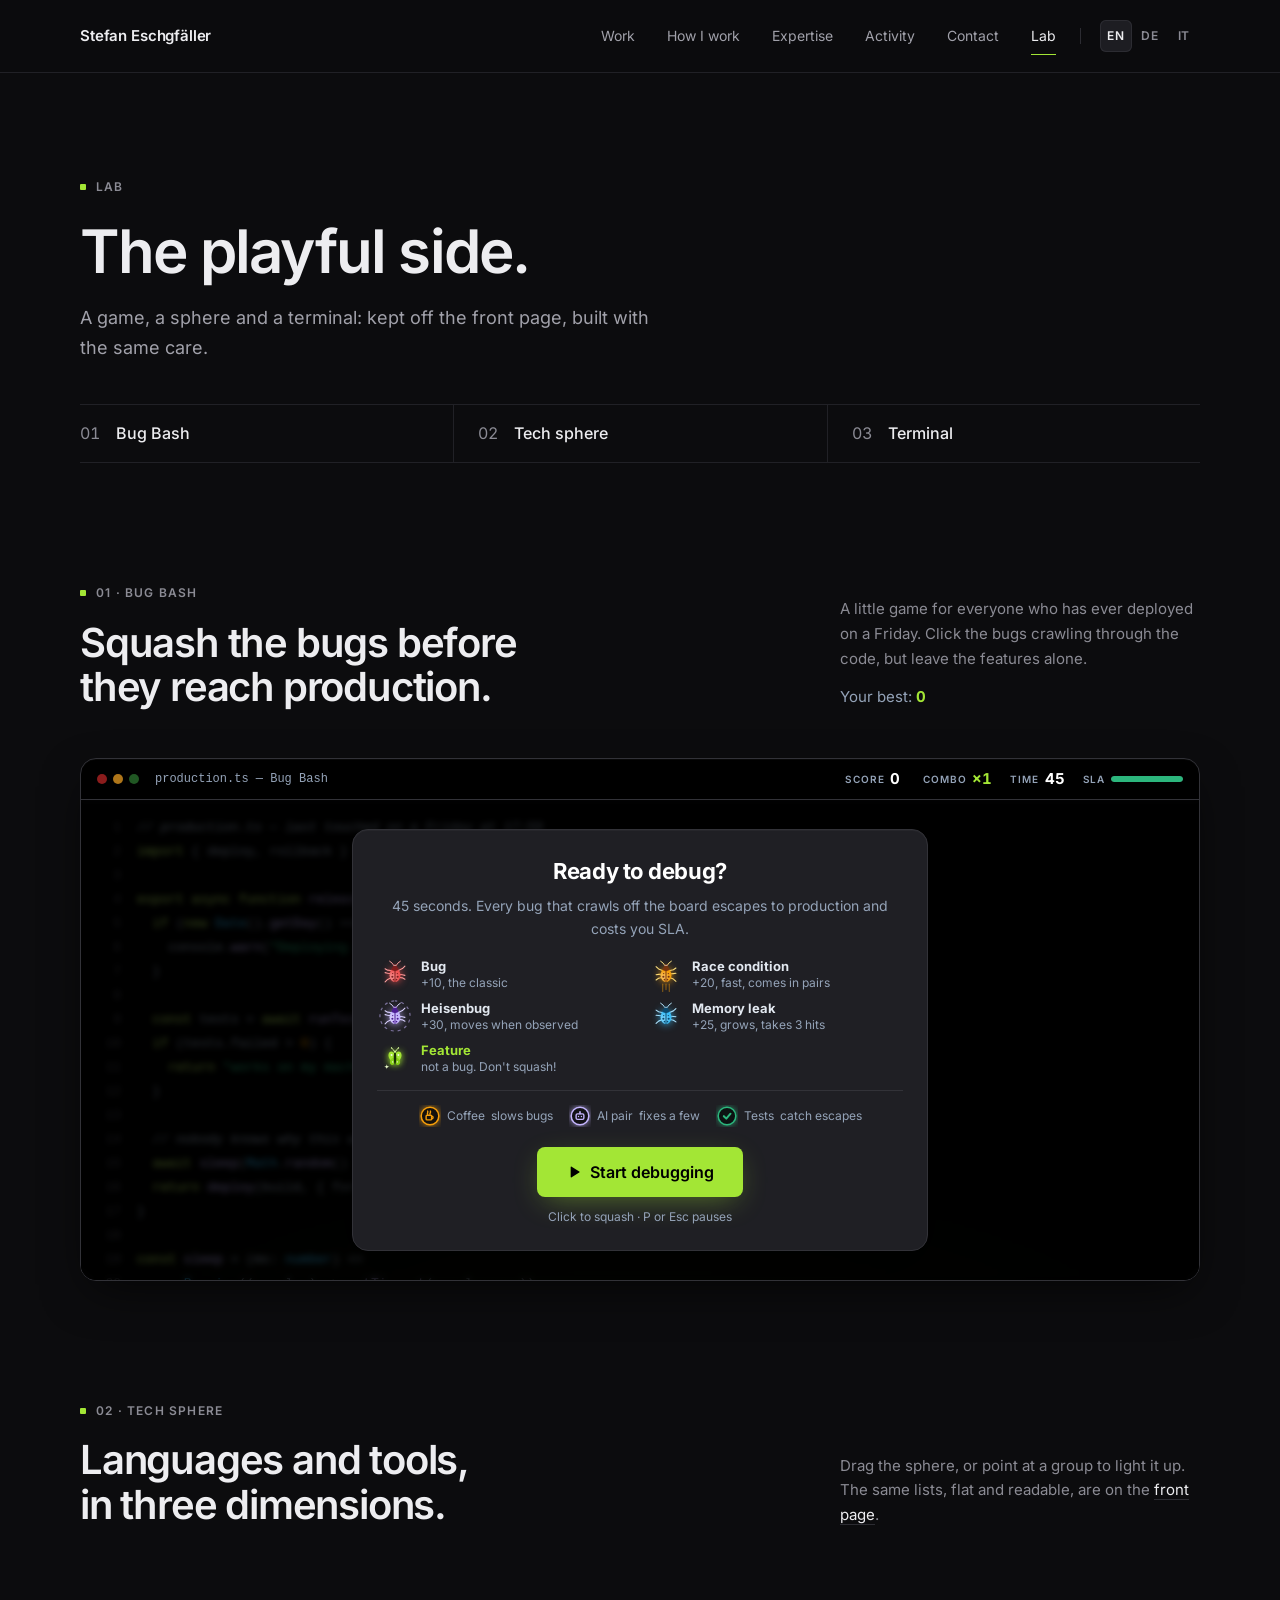
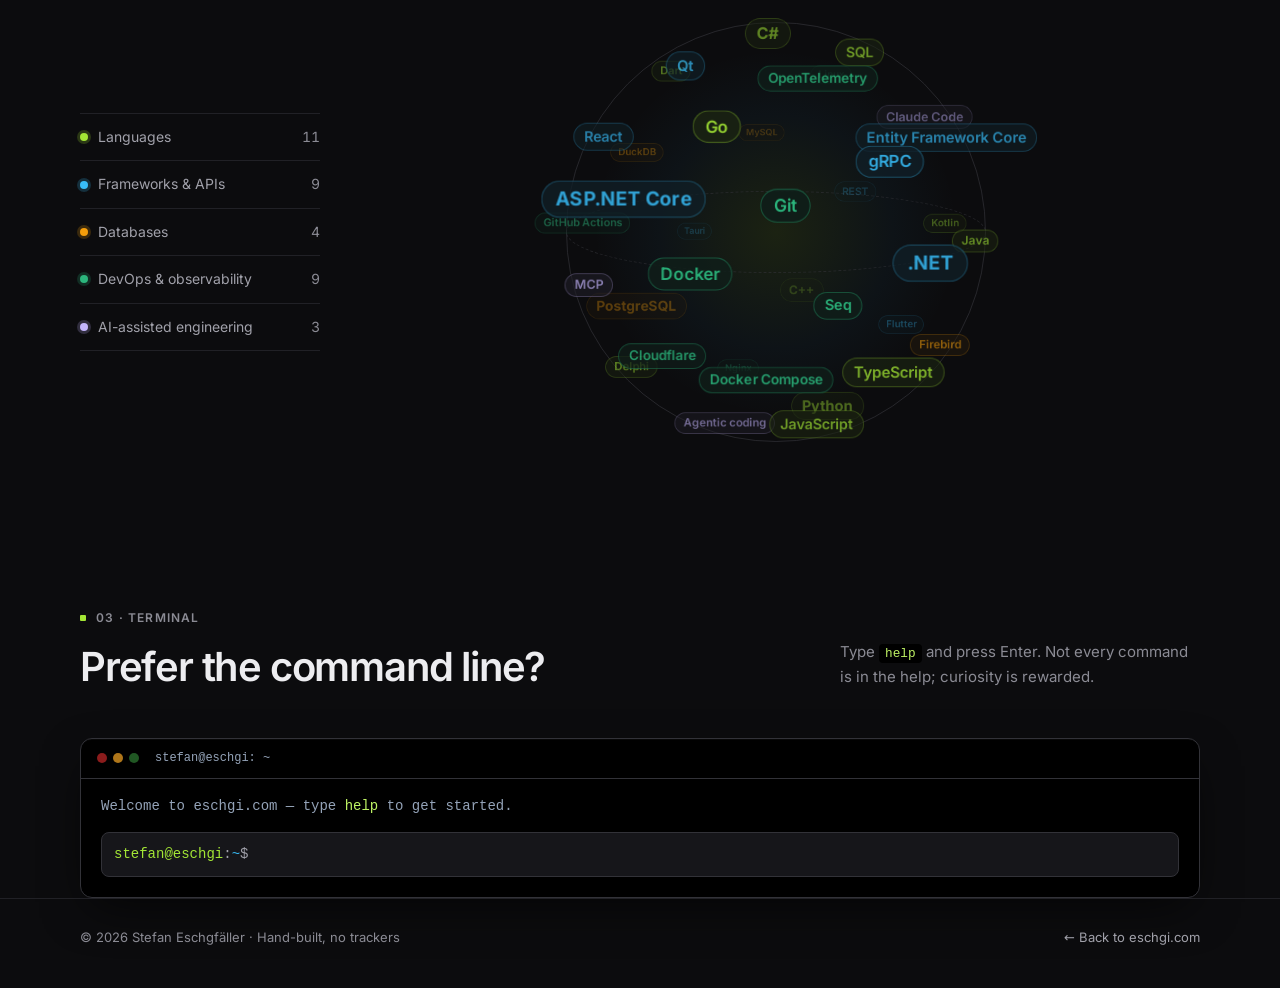
==== commit c1c85436: "Speak German and Italian, in the visitor's language The site now comes in English, German and Italia" ====
--- a/docs/lab.html
+++ b/docs/lab.html
@@ -4,18 +4,48 @@
   <meta charset="UTF-8" />
   <meta name="viewport" content="width=device-width, initial-scale=1" />
   <title>Lab — Stefan Eschgfäller</title>
-  <meta name="description" content="The playful side of eschgi.com: Bug Bash, a game about squashing bugs before they reach production; a neural network that learns in your browser; the languages and tools as a 3D sphere; and a terminal with a few easter eggs." />
+  <meta name="description" content="The playful side of eschgi.com: Bug Bash, a game about squashing bugs before they reach production; the languages and tools as a 3D sphere; and a terminal with a few easter eggs." data-i18n-attr="content" />
   <meta name="theme-color" content="#0c0c0e" />
   <meta name="color-scheme" content="dark" />
   <link rel="canonical" href="https://eschgi.com/lab.html" />
   <link rel="icon" type="image/svg+xml" href="favicon.svg" />
   <link rel="preload" href="assets/fonts/inter-latin-variable.woff2" as="font" type="font/woff2" crossorigin />
   <link rel="stylesheet" href="styles.css" />
-  <script>document.documentElement.classList.add("js");</script>
+  <script>
+    // Before anything is drawn: .js for the styles, and the visitor's language: the one they chose
+    // here before, else the first of their browser's languages the site speaks, else English. A page
+    // that is to be in German or Italian stays hidden until js/i18n.js has put it into that language,
+    // 3 s at most. The same in index.html and lab.html.
+    (function (root) {
+      root.classList.add("js");
+      var wanted = [];
+      try {
+        wanted.push(localStorage.getItem("eschgi.lang"));
+      } catch (error) {
+        // Storage can be unavailable; then the browser's languages decide.
+      }
+      wanted = wanted.concat(navigator.languages || [navigator.language]);
+      var lang = "en";
+      for (var i = 0; i < wanted.length; i++) {
+        var code = String(wanted[i] || "").toLowerCase().split("-")[0];
+        if (code === "en" || code === "de" || code === "it") {
+          lang = code;
+          break;
+        }
+      }
+      root.setAttribute("data-lang", lang);
+      if (lang !== "en") {
+        root.classList.add("i18n-pending");
+        setTimeout(function () {
+          root.classList.remove("i18n-pending");
+        }, 3000);
+      }
+    })(document.documentElement);
+  </script>
+  <script src="js/i18n.js" defer></script>
   <script src="js/site.js" defer></script>
   <script src="js/bugbash.js" defer></script>
   <script src="js/terminal.js" defer></script>
-  <script src="js/neural.js" defer></script>
 </head>
 <body data-page="lab">
   <svg xmlns="http://www.w3.org/2000/svg" aria-hidden="true" style="display: none">
@@ -24,31 +54,36 @@
     <symbol id="i-replay" viewBox="0 0 24 24" fill="none" stroke="currentColor" stroke-width="2" stroke-linecap="round" stroke-linejoin="round"><path d="M3.5 12a8.5 8.5 0 1 0 2.5-6" /><path d="M3.5 3.5V8H8" /></symbol>
   </svg>
 
-  <a href="#main" class="skip-link">Skip to content</a>
+  <a href="#main" class="skip-link" data-i18n>Skip to content</a>
 
   <header class="site-header">
     <div class="wrap site-header__bar">
       <a class="site-name" href="./">Stefan Eschgfäller</a>
-      <nav class="site-nav" aria-label="Main">
-        <a href="./#work">Work</a>
-        <a href="./#how">How I work</a>
-        <a href="./#expertise">Expertise</a>
-        <a href="./#activity">Activity</a>
-        <a href="./#contact">Contact</a>
+      <nav class="site-nav" aria-label="Main" data-i18n-attr="aria-label">
+        <a href="./#work" data-i18n>Work</a>
+        <a href="./#how" data-i18n>How I work</a>
+        <a href="./#expertise" data-i18n>Expertise</a>
+        <a href="./#activity" data-i18n>Activity</a>
+        <a href="./#contact" data-i18n>Contact</a>
         <a href="lab.html" aria-current="page">Lab</a>
       </nav>
+      <div class="lang-switch needs-js" role="group" aria-label="Language" data-i18n-attr="aria-label" data-lang-switch>
+        <button type="button" lang="en" title="English" aria-label="English" aria-pressed="true">EN</button>
+        <button type="button" lang="de" title="Deutsch" aria-label="Deutsch" aria-pressed="false">DE</button>
+        <button type="button" lang="it" title="Italiano" aria-label="Italiano" aria-pressed="false">IT</button>
+      </div>
       <button class="menu-button" type="button" data-nav-toggle aria-expanded="false" aria-controls="mobile-menu">
         <svg aria-hidden="true"><use href="#i-menu" /></svg>
-        <span class="sr-only">Menu</span>
+        <span class="sr-only" data-i18n>Menu</span>
       </button>
     </div>
-    <nav id="mobile-menu" class="mobile-menu" aria-label="Main" data-nav-menu hidden>
+    <nav id="mobile-menu" class="mobile-menu" aria-label="Main" data-i18n-attr="aria-label" data-nav-menu hidden>
       <div class="wrap">
-        <a href="./#work">Work</a>
-        <a href="./#how">How I work</a>
-        <a href="./#expertise">Expertise</a>
-        <a href="./#activity">Activity</a>
-        <a href="./#contact">Contact</a>
+        <a href="./#work" data-i18n>Work</a>
+        <a href="./#how" data-i18n>How I work</a>
+        <a href="./#expertise" data-i18n>Expertise</a>
+        <a href="./#activity" data-i18n>Activity</a>
+        <a href="./#contact" data-i18n>Contact</a>
         <a href="lab.html" aria-current="page">Lab</a>
       </div>
     </nav>
@@ -57,13 +92,12 @@
   <main id="main">
     <section class="wrap lab-intro" aria-labelledby="lab-title">
       <p class="label">Lab</p>
-      <h1 id="lab-title">The playful side.</h1>
-      <p class="lab-intro__lead">A game, a neural network, a sphere and a terminal: kept off the front page, built with the same care.</p>
-      <nav class="lab-toc" aria-label="On this page">
+      <h1 id="lab-title" data-i18n>The playful side.</h1>
+      <p class="lab-intro__lead" data-i18n>A game, a sphere and a terminal: kept off the front page, built with the same care.</p>
+      <nav class="lab-toc" aria-label="On this page" data-i18n-attr="aria-label">
         <a href="#bugbash"><span>01</span>Bug Bash</a>
-        <a href="#neural"><span>02</span>Neural network</a>
-        <a href="#sphere"><span>03</span>Tech sphere</a>
-        <a href="#terminal"><span>04</span>Terminal</a>
+        <a href="#sphere" data-i18n><span>02</span>Tech sphere</a>
+        <a href="#terminal" data-i18n><span>03</span>Terminal</a>
       </nav>
     </section>
 
@@ -72,11 +106,11 @@
       <div class="section-top reveal">
         <div>
           <p class="label">01 · Bug Bash</p>
-          <h2 id="bugbash-title">Squash the bugs before they reach production.</h2>
+          <h2 id="bugbash-title" data-i18n>Squash the bugs before they reach production.</h2>
         </div>
         <div class="section-note">
-          <p>A little game for everyone who has ever deployed on a Friday. Click the bugs crawling through the code, but leave the features alone.</p>
-          <p class="bugbash__best needs-js">Your best: <strong data-bb-best>0</strong></p>
+          <p data-i18n>A little game for everyone who has ever deployed on a Friday. Click the bugs crawling through the code, but leave the features alone.</p>
+          <p class="bugbash__best needs-js"><span data-i18n>Your best:</span> <strong data-bb-best>0</strong></p>
         </div>
       </div>
 
@@ -85,11 +119,11 @@
           <span class="window-dots" aria-hidden="true"><span></span><span></span><span></span></span>
           <span class="window-title">production.ts — Bug Bash</span>
           <div class="game__hud" aria-live="off">
-            <span class="hud-item"><span class="hud-item__label">Score</span><strong data-bb-score>0</strong></span>
+            <span class="hud-item"><span class="hud-item__label" data-i18n>Score</span><strong data-bb-score>0</strong></span>
             <span class="hud-item hud-item--combo" data-bb-combo-wrap><span class="hud-item__label">Combo</span><strong data-bb-combo>×1</strong></span>
-            <span class="hud-item"><span class="hud-item__label">Time</span><strong data-bb-time>45</strong></span>
+            <span class="hud-item"><span class="hud-item__label" data-i18n>Time</span><strong data-bb-time>45</strong></span>
             <span class="hud-item hud-item--sla"><span class="hud-item__label">SLA</span><span class="sla"><span class="sla__fill" data-bb-sla></span></span></span>
-            <span class="hud-item hud-item--tests" data-bb-shield hidden><span class="hud-item__label">Tests</span><strong data-bb-shield-count>2</strong></span>
+            <span class="hud-item hud-item--tests" data-bb-shield hidden><span class="hud-item__label" data-i18n>Tests</span><strong data-bb-shield-count>2</strong></span>
           </div>
         </div>
 
@@ -114,85 +148,48 @@
 <span class="bb-line"></span>
 <span class="bb-line"><span class="tok-kw">const</span> <span class="tok-fn">sleep</span> = (ms: <span class="tok-type">number</span>) =&gt;</span>
 <span class="bb-line">  <span class="tok-kw">new</span> <span class="tok-type">Promise</span>((resolve) =&gt; <span class="tok-fn">setTimeout</span>(resolve, ms));</span></pre>
-          <canvas class="game__canvas" data-bb-canvas tabindex="-1" aria-label="Bug Bash game board"></canvas>
+          <canvas class="game__canvas" data-bb-canvas tabindex="-1" aria-label="Bug Bash game board" data-i18n-attr="aria-label"></canvas>
 
           <div class="game__panel" data-bb-panel>
             <div class="game__panel-inner" data-bb-panel-content>
-              <h3 class="game__panel-title">Ready to debug?</h3>
-              <p class="game__panel-text">45 seconds. Every bug that crawls off the board escapes to production and costs you SLA.</p>
+              <h3 class="game__panel-title" data-i18n>Ready to debug?</h3>
+              <p class="game__panel-text" data-i18n>45 seconds. Every bug that crawls off the board escapes to production and costs you SLA.</p>
               <ul class="bb-legend" data-bb-legend>
-                <li data-kind="bug"><canvas width="44" height="44"></canvas><span><strong>Bug</strong>+10, the classic</span></li>
-                <li data-kind="race"><canvas width="44" height="44"></canvas><span><strong>Race condition</strong>+20, fast, comes in pairs</span></li>
-                <li data-kind="heisen"><canvas width="44" height="44"></canvas><span><strong>Heisenbug</strong>+30, moves when observed</span></li>
-                <li data-kind="leak"><canvas width="44" height="44"></canvas><span><strong>Memory leak</strong>+25, grows, takes 3 hits</span></li>
-                <li data-kind="feature"><canvas width="44" height="44"></canvas><span><strong>Feature</strong>not a bug. Don't squash!</span></li>
+                <li data-kind="bug"><canvas width="44" height="44"></canvas><span data-i18n><strong>Bug</strong>+10, the classic</span></li>
+                <li data-kind="race"><canvas width="44" height="44"></canvas><span data-i18n><strong>Race condition</strong>+20, fast, comes in pairs</span></li>
+                <li data-kind="heisen"><canvas width="44" height="44"></canvas><span data-i18n><strong>Heisenbug</strong>+30, moves when observed</span></li>
+                <li data-kind="leak"><canvas width="44" height="44"></canvas><span data-i18n><strong>Memory leak</strong>+25, grows, takes 3 hits</span></li>
+                <li data-kind="feature"><canvas width="44" height="44"></canvas><span data-i18n><strong>Feature</strong>not a bug. Don't squash!</span></li>
               </ul>
               <ul class="bb-powerups">
-                <li><canvas width="30" height="30" data-power="coffee"></canvas>Coffee<span class="bb-powerups__more"> slows bugs</span></li>
-                <li><canvas width="30" height="30" data-power="ai"></canvas>AI pair<span class="bb-powerups__more"> fixes a few</span></li>
-                <li><canvas width="30" height="30" data-power="tests"></canvas>Tests<span class="bb-powerups__more"> catch escapes</span></li>
+                <li><canvas width="30" height="30" data-power="coffee"></canvas><span data-i18n>Coffee</span><span class="bb-powerups__more" data-i18n>slows bugs</span></li>
+                <li><canvas width="30" height="30" data-power="ai"></canvas><span data-i18n>AI pair</span><span class="bb-powerups__more" data-i18n>fixes a few</span></li>
+                <li><canvas width="30" height="30" data-power="tests"></canvas><span data-i18n>Tests</span><span class="bb-powerups__more" data-i18n>catch escapes</span></li>
               </ul>
               <button class="btn btn--primary btn--lg" type="button" data-bb-start>
                 <svg aria-hidden="true"><use href="#i-play" /></svg>
-                Start debugging
+                <span data-i18n>Start debugging</span>
               </button>
-              <p class="game__hint"><span class="hide-touch">Click to squash · P or Esc pauses</span><span class="show-touch">Tap to squash</span></p>
+              <p class="game__hint"><span class="hide-touch" data-i18n>Click to squash · P or Esc pauses</span><span class="show-touch" data-i18n>Tap to squash</span></p>
             </div>
           </div>
         </div>
       </div>
 
       <noscript><p class="activity__fallback">Bug Bash needs JavaScript — the bugs are made of it.</p></noscript>
-    </section>
-
-    <!-- ===================================================================== NEURAL NETWORK (js/neural.js) -->
-    <section class="wrap section" id="neural" aria-labelledby="neural-title">
-      <div class="section-top reveal">
-        <div>
-          <p class="label">02 · Neural network</p>
-          <h2 id="neural-title">Watch a neural network learn.</h2>
-        </div>
-        <p class="section-note">A small neural network, trained here in your browser with nothing but JavaScript: two inputs, two hidden layers of eight neurons, one output. The field shows what it believes and sharpens as it learns; the diagram shows what each neuron sees, and every weight. Click the field to add points.</p>
-      </div>
-      <div class="neural reveal needs-js" data-neural>
-        <div class="neural__stage">
-          <div class="neural__frame">
-            <canvas class="neural__field" data-neural-field role="img" aria-label="The network's prediction over the field, with the training points"></canvas>
-          </div>
-          <div class="neural__frame neural__side">
-            <canvas class="neural__net" data-neural-net aria-hidden="true"></canvas>
-            <canvas class="neural__loss" data-neural-loss aria-hidden="true"></canvas>
-          </div>
-        </div>
-        <div class="play__controls">
-          <div class="play__choices neural__data" role="group" aria-label="Data">
-            <button type="button" class="play__choice" data-neural-data="circle" aria-pressed="true"><b>Circle</b></button>
-            <button type="button" class="play__choice" data-neural-data="xor" aria-pressed="false"><b>XOR</b></button>
-            <button type="button" class="play__choice" data-neural-data="moons" aria-pressed="false"><b>Moons</b></button>
-            <button type="button" class="play__choice" data-neural-data="spiral" aria-pressed="false"><b>Spiral</b></button>
-          </div>
-          <div class="play__row neural__actions">
-            <button type="button" class="play__button play__button--primary" data-neural-train aria-pressed="false">Train</button>
-            <button type="button" class="play__button" data-neural-step>Step</button>
-            <button type="button" class="play__button" data-neural-reset>New weights</button>
-            <button type="button" class="play__button" data-neural-paint>Click adds <i class="neural__swatch neural__swatch--lime"></i>lime</button>
-          </div>
-          <p class="play__status" data-neural-status>Epoch 0</p>
-        </div>
-      </div>
     </section>
 
     <!-- ===================================================================== SPHERE (reads the front page's expertise lists) -->
     <section class="wrap section" id="sphere" aria-labelledby="sphere-title">
       <div class="section-top reveal">
         <div>
-          <p class="label">03 · Tech sphere</p>
-          <h2 id="sphere-title">Languages and tools, in three dimensions.</h2>
-        </div>
-        <p class="section-note"><span class="hide-touch">Drag the sphere, or point at a group to light it up.</span><span class="show-touch">Drag the sphere to spin it.</span> The same lists, flat and readable, are on the <a href="./#expertise">front page</a>.</p>
+          <p class="label" data-i18n>02 · Tech sphere</p>
+          <h2 id="sphere-title" data-i18n>Languages and tools, in three dimensions.</h2>
+        </div>
+        <p class="section-note"><span class="hide-touch" data-i18n>Drag the sphere, or point at a group to light it up.</span><span class="show-touch" data-i18n>Drag the sphere to spin it.</span> <span data-i18n>The same lists, flat and readable, are on the <a href="./#expertise">front page</a>.</span></p>
       </div>
       <div class="sphere-lab reveal needs-js">
-        <ul class="sphere-legend" data-sphere-legend aria-label="Groups"></ul>
+        <ul class="sphere-legend" data-sphere-legend aria-label="Groups" data-i18n-attr="aria-label"></ul>
         <div class="sphere-wrap" aria-hidden="true">
           <div class="sphere" data-sphere></div>
           <div class="sphere__glow"></div>
@@ -204,10 +201,10 @@
     <section class="wrap section" id="terminal" aria-labelledby="terminal-title">
       <div class="section-top reveal">
         <div>
-          <p class="label">04 · Terminal</p>
-          <h2 id="terminal-title">Prefer the command line?</h2>
-        </div>
-        <p class="section-note">Type <code class="inline-code">help</code> and press Enter, or ask it something: <code class="inline-code">ask what do you build at work?</code> The easter eggs are in the help now, too.</p>
+          <p class="label" data-i18n>03 · Terminal</p>
+          <h2 id="terminal-title" data-i18n>Prefer the command line?</h2>
+        </div>
+        <p class="section-note" data-i18n>Type <code class="inline-code">help</code> and press Enter. Not every command is in the help; curiosity is rewarded.</p>
       </div>
 
       <div class="code-well cli reveal needs-js" id="cli">
@@ -216,13 +213,13 @@
           <span class="window-title">stefan@eschgi: ~</span>
         </div>
         <div class="cli__body">
-          <div class="cli__log" id="cli-log" role="log" aria-live="polite" aria-label="Command output">
-            <div class="cli__line dim">Welcome to eschgi.com — type <span class="cli__key">help</span> to get started.</div>
+          <div class="cli__log" id="cli-log" role="log" aria-live="polite" aria-label="Command output" data-i18n-attr="aria-label">
+            <div class="cli__line dim" data-i18n>Welcome to eschgi.com — type <span class="cli__key">help</span> to get started.</div>
           </div>
           <form class="cli__form" id="cli-form" autocomplete="off">
             <label class="cli__ps1" for="cli-input"><span class="text-accent">stefan@eschgi</span>:<span class="text-info">~</span>$</label>
             <input id="cli-input" class="cli__input" type="text" name="cmd"
-                   aria-label="Type a command and press Enter"
+                   aria-label="Type a command and press Enter" data-i18n-attr="aria-label"
                    autocomplete="off" autocapitalize="off" autocorrect="off" spellcheck="false" />
           </form>
         </div>
@@ -232,8 +229,8 @@
 
   <footer class="site-footer">
     <div class="wrap site-footer__bar">
-      <span>© <span data-year>2026</span> Stefan Eschgfäller · Hand-built, no trackers</span>
-      <span><a href="./">← Back to eschgi.com</a></span>
+      <span>© <span data-year>2026</span> Stefan Eschgfäller · <span data-i18n>Hand-built, no trackers</span></span>
+      <span><a href="./" data-i18n>← Back to eschgi.com</a></span>
     </div>
   </footer>
 </body>
--- a/docs/styles.css
+++ b/docs/styles.css
@@ -284,17 +284,67 @@
 .site-header__bar {
   display: flex;
   align-items: center;
-  justify-content: space-between;
-  gap: 1.5rem;
+  gap: 0.75rem;
   height: 4.5rem;
 }
 
+/* The name holds the left; the nav, the language switch and the menu button sit on the right.
+   On the narrowest phones the name gives way before anything overflows. */
 .site-name {
+  min-width: 0;
+  margin-right: auto;
+  overflow: hidden;
   color: var(--text);
   font-size: 0.9375rem;
   font-weight: 600;
   letter-spacing: -0.01em;
   white-space: nowrap;
+  text-overflow: ellipsis;
+}
+
+/* The language switch: the three languages by their codes, the one in use lit as the games'
+   pickers light theirs. Each language is named in its own language for screen readers. */
+.lang-switch {
+  display: flex;
+  flex: none;
+  gap: 0.125rem;
+}
+
+.lang-switch button {
+  min-width: 2rem;
+  height: 2rem;
+  padding: 0 0.375rem;
+  border: 0;
+  border-radius: 6px;
+  background: transparent;
+  color: var(--muted);
+  font-size: 0.75rem;
+  font-weight: 600;
+  letter-spacing: 0.06em;
+  cursor: pointer;
+  transition: color 120ms linear, background-color 120ms linear;
+}
+
+.lang-switch button:hover {
+  color: var(--text);
+}
+
+.lang-switch button[aria-pressed="true"] {
+  background: #1d1d22;
+  box-shadow: inset 0 0 0 1px var(--line-2);
+  color: var(--text);
+}
+
+/* Room for the whole name beside the switch and the menu button on the narrowest phones. */
+@media (max-width: 359px) {
+  .site-header__bar {
+    gap: 0.5rem;
+  }
+
+  .lang-switch button {
+    min-width: 1.75rem;
+    padding: 0 0.25rem;
+  }
 }
 
 .site-nav {
@@ -361,8 +411,28 @@
 }
 
 @media (min-width: 860px) {
+  .site-header__bar {
+    gap: 1.5rem;
+  }
+
   .site-nav {
     display: flex;
+  }
+
+  /* Set off from the nav by a short rule. */
+  .lang-switch {
+    position: relative;
+    padding-left: 1.25rem;
+  }
+
+  .lang-switch::before {
+    content: "";
+    position: absolute;
+    top: 50%;
+    left: 0;
+    height: 1rem;
+    border-left: 1px solid var(--line-2);
+    transform: translateY(-50%);
   }
 
   .menu-button,
@@ -1583,6 +1653,13 @@
 
 html:not(.js) .needs-js {
   display: none !important;
+}
+
+/* A page that is to be in German or Italian stays hidden until js/i18n.js has put it into that
+   language, so nobody reads it in English first. The inline script in the head sets this, and
+   lifts it after 3 s whatever happens. */
+.i18n-pending body {
+  visibility: hidden;
 }
 
 /* ==========================================================================
@@ -3478,78 +3555,3 @@
 .sphere-lab .sphere-wrap {
   max-width: 32rem;
 }
-
-/* ---------------------------------------- the neural network (js/neural.js) */
-.neural {
-  display: grid;
-  gap: 0.25rem;
-  margin-top: 2.5rem;
-}
-
-.neural__stage {
-  display: grid;
-  grid-template-columns: minmax(0, 1fr);
-  gap: 0.75rem;
-}
-
-@media (min-width: 860px) {
-  .neural__stage {
-    grid-template-columns: repeat(2, minmax(0, 1fr));
-    align-items: start;
-  }
-}
-
-.neural__frame {
-  padding: 0.75rem;
-  border: 1px solid var(--line);
-  border-radius: 10px;
-  background: var(--surface);
-}
-
-.neural__side {
-  display: grid;
-  gap: 0.75rem;
-}
-
-.neural__field,
-.neural__net,
-.neural__loss {
-  display: block;
-  width: 100%;
-}
-
-.neural__field {
-  border-radius: 6px;
-  cursor: crosshair;
-}
-
-.neural__data,
-.neural__actions {
-  grid-template-columns: repeat(4, minmax(0, 1fr));
-}
-
-.neural__actions {
-  gap: 0.5rem;
-}
-
-@media (max-width: 519px) {
-  .neural__actions {
-    grid-template-columns: repeat(2, minmax(0, 1fr));
-  }
-}
-
-.neural__swatch {
-  display: inline-block;
-  width: 0.625rem;
-  height: 0.625rem;
-  margin-right: 0.125rem;
-  border-radius: 50%;
-}
-
-.neural__swatch--lime {
-  background: #a3e635;
-}
-
-.neural__swatch--violet {
-  background: #c4b5fd;
-}
